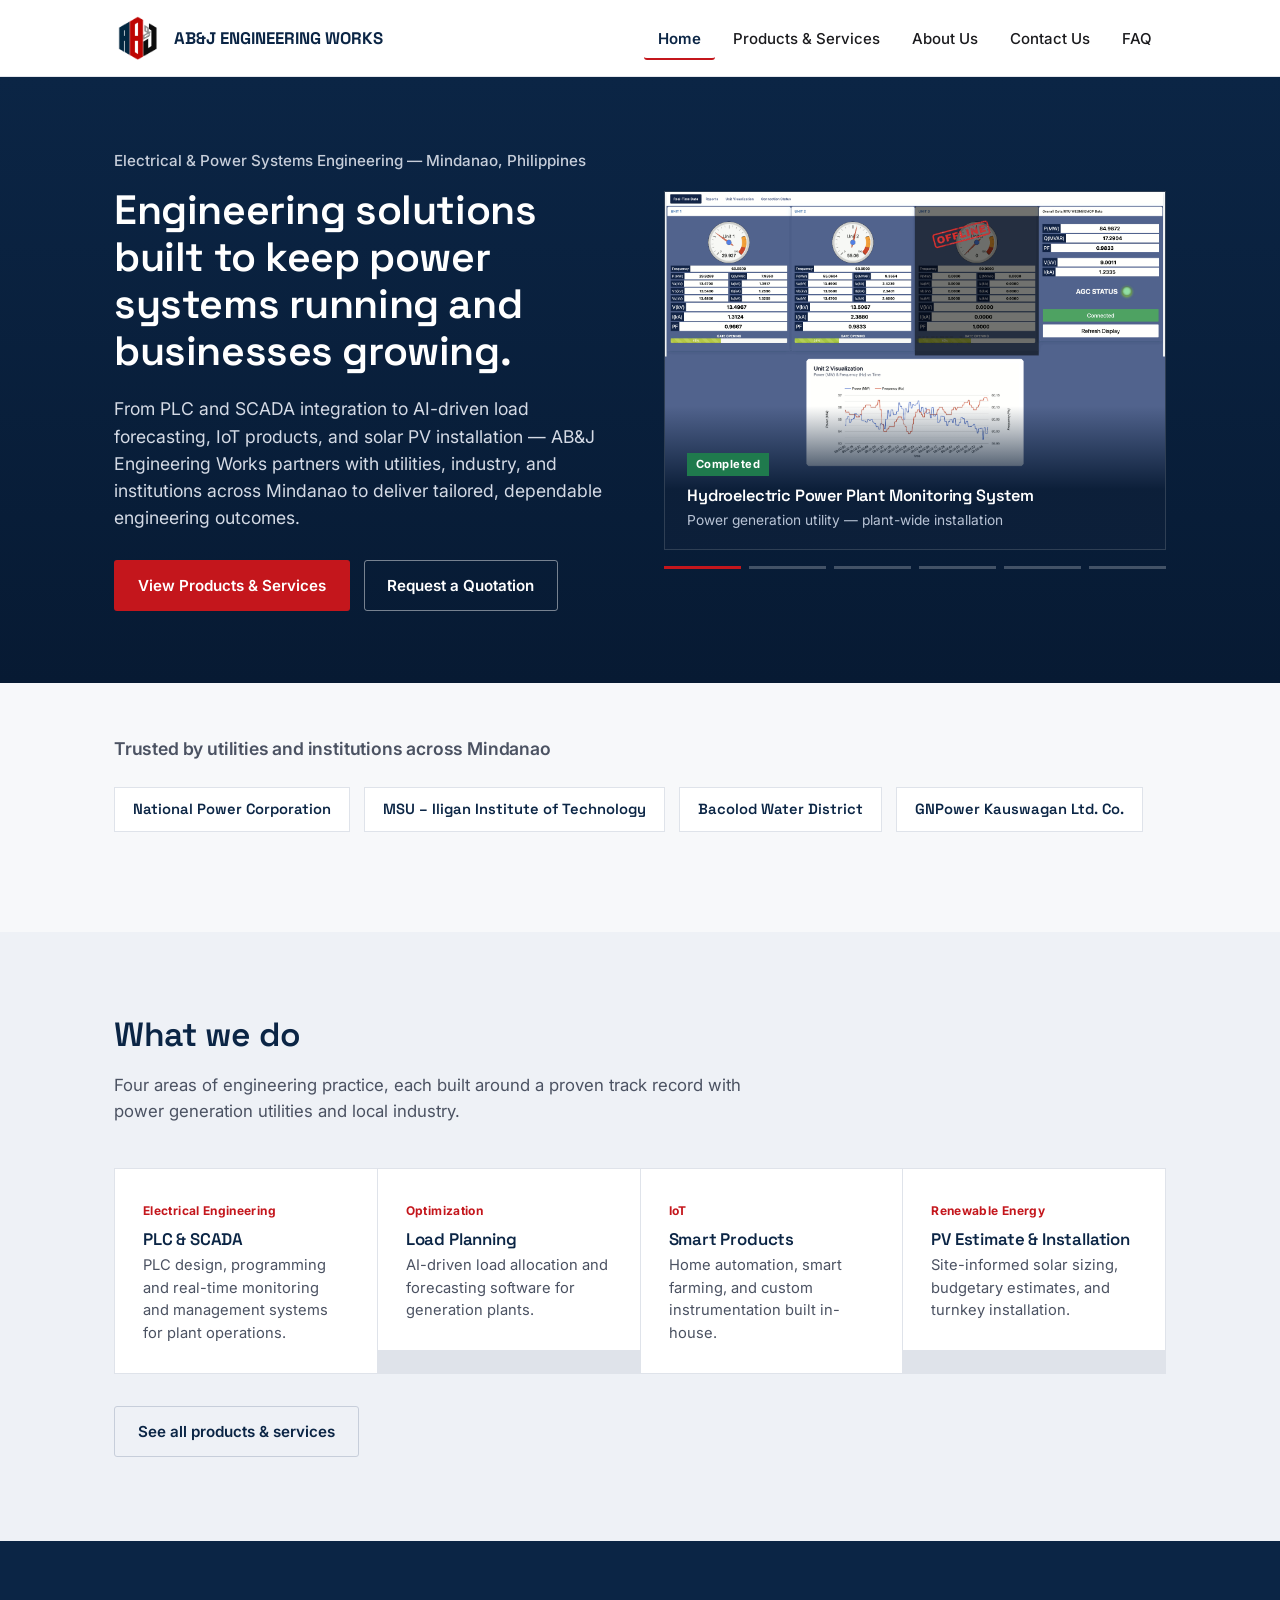
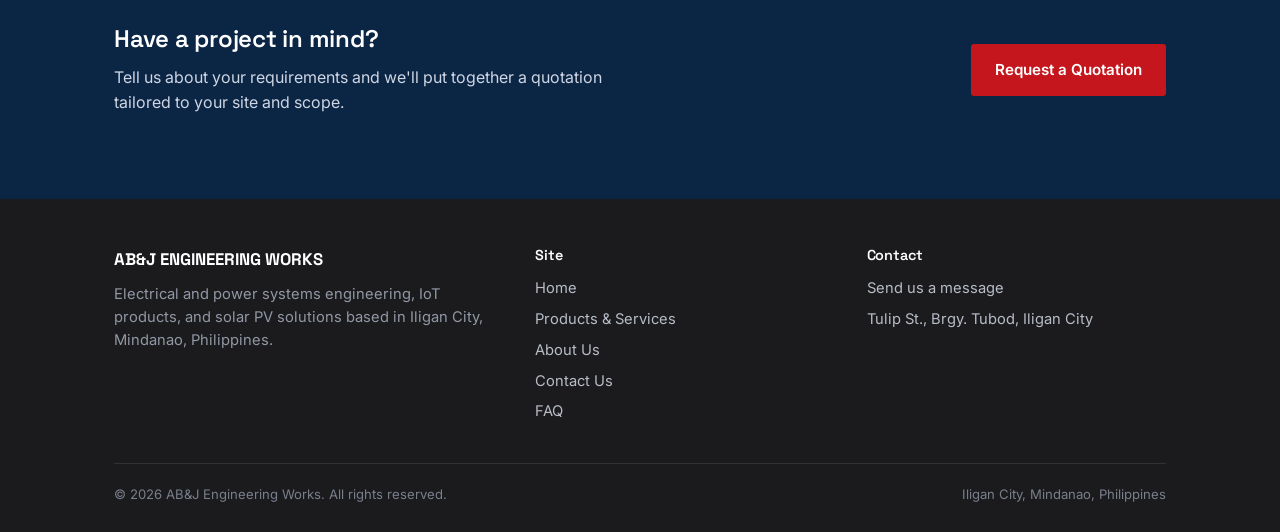
==== index.html @ 505abd46 "Take phone and email off the pages, and drop the CAPTCHA Removes both numbers and the address from t" ====
<!doctype html>
<html lang="en">
<head>
<meta charset="utf-8">
<meta name="viewport" content="width=device-width, initial-scale=1">
<title>AB&amp;J Engineering Works &mdash; Power Systems, Automation &amp; Solar Solutions</title>
<meta name="description" content="AB&amp;J Engineering Works: PLC &amp; SCADA, load planning and optimization, IoT smart products, and PV estimate and installation for industry partners in Mindanao, Philippines.">
<link rel="icon" href="assets/logo.png">
<link rel="preconnect" href="https://fonts.googleapis.com">
<link rel="preconnect" href="https://fonts.gstatic.com" crossorigin>
<link href="https://fonts.googleapis.com/css2?family=Space+Grotesk:wght@500;600;700&family=Inter:wght@400;500;600;700&display=swap" rel="stylesheet">
<link rel="stylesheet" href="assets/style.css">
</head>
<body>

<header class="site-header">
  <div class="container">
    <a href="#home" class="brand" data-view="home" aria-label="AB&J Engineering Works, home">
      <img src="assets/logo.png" alt="AB&J Engineering Works logo">
      <span class="brand-name">AB&amp;J ENGINEERING WORKS</span>
    </a>
    <button class="nav-toggle" aria-label="Toggle navigation" aria-expanded="false">
      <span></span>
    </button>
    <nav class="main-nav" aria-label="Primary">
      <ul>
        <li><a href="#home" data-view="home" class="active">Home</a></li>
        <li><a href="#services" data-view="services">Products &amp; Services</a></li>
        <li><a href="#about" data-view="about">About Us</a></li>
        <li><a href="#contact" data-view="contact">Contact Us</a></li>
        <li><a href="#faq" data-view="faq">FAQ</a></li>
      </ul>
    </nav>
  </div>
</header>

<main>

  <!-- =========================== HOME =========================== -->
  <section id="view-home" class="view active">

    <div class="hero">
      <div class="container">
        <div>
          <p class="hero-kicker">Electrical &amp; Power Systems Engineering &mdash; Mindanao, Philippines</p>
          <h1>Engineering solutions built to keep power systems running and businesses growing.</h1>
          <p class="lead">From PLC and SCADA integration to AI-driven load forecasting, IoT products, and solar PV installation &mdash; AB&amp;J Engineering Works partners with utilities, industry, and institutions across Mindanao to deliver tailored, dependable engineering outcomes.</p>
          <div class="hero-actions">
            <a href="#services" data-view="services" class="btn btn-primary">View Products &amp; Services</a>
            <a href="#contact" data-view="contact" class="btn btn-outline-light">Request a Quotation</a>
          </div>
        </div>
        <!-- ===== Rotating project showcase =====
             To use a real photograph instead of the illustration on any slide,
             replace the <svg class="slide-art"> block with:
             <img class="slide-art" src="assets/projects/your-photo.jpg" alt="Description">
             The caption, controls, and rotation all keep working unchanged. -->
        <div class="hero-showcase">
          <div class="showcase-frame" id="showcase" aria-roledescription="carousel" aria-label="Featured projects">

            <div class="slide active" role="group" aria-roledescription="slide" aria-label="1 of 6: Hydroelectric plant monitoring system">
              <img class="slide-art" src="images/monitoring-dashboard.png" alt="Real-time generation monitoring dashboard: three generating units showing power, voltage, current and frequency, with a power and frequency trend chart below" width="1644" height="1174" decoding="async">
              <div class="slide-caption">
                <span class="status status-done">Completed</span>
                <h3>Hydroelectric Power Plant Monitoring System</h3>
                <p>Power generation utility &mdash; plant-wide installation</p>
              </div>
            </div>

            <div class="slide" role="group" aria-roledescription="slide" aria-label="2 of 6: High Speed Busbar Transfer Device">
              <img class="slide-art" src="images/hsbt-panel.jpg" alt="Control panel built for the busbar transfer scheme: Siemens S7-1500 PLC, 24 V supply and breakers on DIN rail, with interposing relays and numbered terminal blocks wired below" width="1680" height="1200" loading="lazy" decoding="async">
              <div class="slide-caption">
                <span class="status status-ongoing">Ongoing</span>
                <h3>High Speed Busbar Transfer Device (HSBT), 6kV</h3>
                <p>Thermal power generation plant &mdash; labor, materials and equipment</p>
              </div>
            </div>

            <div class="slide" role="group" aria-roledescription="slide" aria-label="3 of 6: Load forecasting and optimization software">
              <svg class="slide-art" viewBox="0 0 560 400" xmlns="http://www.w3.org/2000/svg" role="img" aria-label="Illustration of a load forecasting and optimization dashboard">
                <rect width="560" height="400" fill="#0b2545"/>
                <rect x="0" y="0" width="560" height="46" fill="#071a33"/>
                <g fill="#3f6ea8">
                  <rect x="24" y="19" width="80" height="8"/>
                  <rect x="118" y="19" width="46" height="8"/>
                </g>
                <circle cx="528" cy="23" r="6" fill="#c4161c"/>
                <g stroke="#1b3a63" stroke-width="1">
                  <path d="M56 100h460M56 160h460M56 220h460M56 280h460"/>
                </g>
                <path d="M56 78v262h460" stroke="#4a7ab0" stroke-width="2" fill="none"/>
                <g fill="#1d4472">
                  <rect x="86" y="230" width="30" height="110"/>
                  <rect x="146" y="196" width="30" height="144"/>
                  <rect x="206" y="212" width="30" height="128"/>
                  <rect x="266" y="164" width="30" height="176"/>
                  <rect x="326" y="186" width="30" height="154"/>
                  <rect x="386" y="140" width="30" height="200"/>
                  <rect x="446" y="176" width="30" height="164"/>
                </g>
                <path d="M101 244l60-30 60 16 60-46 60 22 60-38 60 32" stroke="#c4161c" stroke-width="3.5" fill="none" stroke-linejoin="round"/>
                <g fill="#ffffff">
                  <circle cx="101" cy="244" r="4.5"/>
                  <circle cx="161" cy="214" r="4.5"/>
                  <circle cx="221" cy="230" r="4.5"/>
                  <circle cx="281" cy="184" r="4.5"/>
                  <circle cx="341" cy="206" r="4.5"/>
                  <circle cx="401" cy="168" r="4.5"/>
                  <circle cx="461" cy="200" r="4.5"/>
                </g>
                <path d="M56 300q115-22 230-52t174-56" stroke="#5f8fc4" stroke-width="2" stroke-dasharray="7 6" fill="none"/>
              </svg>
              <div class="slide-caption">
                <span class="status status-done">Completed</span>
                <h3>Load Forecasting &amp; Optimization Software</h3>
                <p>Power generation utility &mdash; hydroelectric plants, built in MATLAB</p>
              </div>
            </div>

            <div class="slide" role="group" aria-roledescription="slide" aria-label="4 of 6: GSM-based power monitoring device">
              <svg class="slide-art" viewBox="0 0 560 400" xmlns="http://www.w3.org/2000/svg" role="img" aria-label="Illustration of a GSM based power monitoring device transmitting data">
                <rect width="560" height="400" fill="#0f2b4d"/>
                <g stroke="#1e4270" stroke-width="1">
                  <path d="M0 70h560M0 140h560M0 210h560M0 280h560M0 350h560"/>
                </g>
                <rect x="70" y="112" width="200" height="176" rx="4" fill="#16345e" stroke="#4a7ab0" stroke-width="2"/>
                <rect x="92" y="136" width="156" height="64" rx="2" fill="#061627"/>
                <text x="106" y="180" fill="#2ecc71" font-family="monospace" font-size="30">230.4V</text>
                <g fill="#3f6ea8">
                  <rect x="92" y="218" width="44" height="44" rx="2"/>
                  <rect x="148" y="218" width="44" height="44" rx="2"/>
                  <rect x="204" y="218" width="44" height="44" rx="2"/>
                </g>
                <circle cx="114" cy="240" r="8" fill="#c4161c"/>
                <g stroke="#7e93b4" stroke-width="3" fill="none">
                  <path d="M170 112V74"/>
                </g>
                <circle cx="170" cy="70" r="6" fill="#c4161c"/>
                <g stroke="#c4161c" stroke-width="2.5" fill="none" opacity="0.85">
                  <path d="M196 56a40 40 0 0 1 0 28"/>
                  <path d="M216 44a66 66 0 0 1 0 52"/>
                  <path d="M144 56a40 40 0 0 0 0 28"/>
                  <path d="M124 44a66 66 0 0 0 0 52"/>
                </g>
                <rect x="350" y="150" width="140" height="100" rx="4" fill="#061627" stroke="#4a7ab0" stroke-width="2"/>
                <g fill="#3f6ea8">
                  <rect x="368" y="170" width="70" height="6"/>
                  <rect x="368" y="186" width="46" height="6"/>
                  <rect x="368" y="202" width="58" height="6"/>
                </g>
                <path d="M368 232l24-18 22 12 26-26" stroke="#c4161c" stroke-width="2.5" fill="none"/>
                <path d="M420 262v34h-60" stroke="#4a7ab0" stroke-width="2" fill="none" stroke-dasharray="6 5"/>
                <g fill="#7e93b4">
                  <rect x="300" y="196" width="26" height="4"/>
                  <rect x="300" y="208" width="26" height="4"/>
                </g>
              </svg>
              <div class="slide-caption">
                <span class="status status-done">Completed</span>
                <h3>GSM-based Power Monitoring Device</h3>
                <p>Water utility &mdash; remote power monitoring</p>
              </div>
            </div>
            <div class="slide" role="group" aria-roledescription="slide" aria-label="5 of 6: EffiCool aircon energy management system">
              <img class="slide-art" src="images/efficool-device.jpg" alt="The EffiCool device mounted on a running split-type air-conditioner, alongside a close-up of its enclosure showing the temperature sensor and infrared window" width="1680" height="1200" loading="lazy" decoding="async">
              <div class="slide-caption">
                <span class="status status-done">Completed</span>
                <h3>EffiCool &mdash; Aircon Energy Management System</h3>
                <p>In-house product &mdash; field-validated, patent application pending</p>
              </div>
            </div>
            <div class="slide" role="group" aria-roledescription="slide" aria-label="6 of 6: HVDC transformerless power supply for tethered UAV">
              <img class="slide-art" src="images/uav-power-supply.jpg" alt="Assembled transformerless power supply board on a workbench, showing the encapsulated converter module, filter capacitor, and terminal blocks" width="1680" height="1200" loading="lazy" decoding="async">
              <div class="slide-caption">
                <span class="status status-done">Completed</span>
                <h3>HVDC Transformerless Power Supply, 1200 W</h3>
                <p>Tethered UAV application &mdash; 240 VAC to 380 VDC</p>
              </div>
            </div>

            <button class="showcase-arrow prev" id="showcase-prev" aria-label="Previous project">
              <svg viewBox="0 0 24 24" aria-hidden="true"><path d="M15 5l-7 7 7 7"/></svg>
            </button>
            <button class="showcase-arrow next" id="showcase-next" aria-label="Next project">
              <svg viewBox="0 0 24 24" aria-hidden="true"><path d="M9 5l7 7-7 7"/></svg>
            </button>
          </div>

          <div class="showcase-dots" id="showcase-dots" role="tablist" aria-label="Choose project"></div>
        </div>
      </div>
    </div>

    <div class="section section-tight">
      <div class="container">
        <div class="section-head" style="margin-bottom:28px;">
          <h2 style="font-size:1.1rem; color:#4b5262; font-family:var(--font-body); font-weight:600;">Trusted by utilities and institutions across Mindanao</h2>
        </div>
        <div class="client-row">
          <span class="client-chip">National Power Corporation</span>
          <span class="client-chip">MSU &ndash; Iligan Institute of Technology</span>
          <span class="client-chip">Bacolod Water District</span>
          <span class="client-chip">GNPower Kauswagan Ltd. Co.</span>
        </div>
      </div>
    </div>

    <div class="section section-alt">
      <div class="container">
        <div class="section-head">
          <h2>What we do</h2>
          <p>Four areas of engineering practice, each built around a proven track record with power generation utilities and local industry.</p>
        </div>
        <div class="about-grid" style="grid-template-columns: repeat(4,1fr); gap:1px; background:#dfe3ea; border:1px solid #dfe3ea;">
          <div class="project-card">
            <span class="tag">Electrical Engineering</span>
            <h4>PLC &amp; SCADA</h4>
            <p style="font-size:0.92rem;">PLC design, programming and real-time monitoring and management systems for plant operations.</p>
          </div>
          <div class="project-card">
            <span class="tag">Optimization</span>
            <h4>Load Planning</h4>
            <p style="font-size:0.92rem;">AI-driven load allocation and forecasting software for generation plants.</p>
          </div>
          <div class="project-card">
            <span class="tag">IoT</span>
            <h4>Smart Products</h4>
            <p style="font-size:0.92rem;">Home automation, smart farming, and custom instrumentation built in-house.</p>
          </div>
          <div class="project-card">
            <span class="tag">Renewable Energy</span>
            <h4>PV Estimate &amp; Installation</h4>
            <p style="font-size:0.92rem;">Site-informed solar sizing, budgetary estimates, and turnkey installation.</p>
          </div>
        </div>
        <div style="margin-top:32px;">
          <a href="#services" data-view="services" class="btn btn-outline">See all products &amp; services</a>
        </div>
      </div>
    </div>

    <div class="section section-dark">
      <div class="container" style="display:flex; align-items:center; justify-content:space-between; flex-wrap:wrap; gap:24px;">
        <div style="max-width:520px;">
          <h2>Have a project in mind?</h2>
          <p>Tell us about your requirements and we'll put together a quotation tailored to your site and scope.</p>
        </div>
        <a href="#contact" data-view="contact" class="btn btn-primary">Request a Quotation</a>
      </div>
    </div>

  </section>

  <!-- =========================== PRODUCTS & SERVICES =========================== -->
  <section id="view-services" class="view">

    <div class="pv-hero" style="padding:48px 0;">
      <div class="container">
        <h1 style="font-size:clamp(1.7rem,3vw,2.3rem);">Products &amp; Services</h1>
        <p class="lead">Integrated engineering solutions aimed at maximizing product usability and customization for every client &mdash; from control systems to renewable energy.</p>
      </div>
    </div>

    <div class="section">
      <div class="container">

        <h3 style="font-size:1rem; text-transform:none; color:var(--red); font-family:var(--font-body); font-weight:700; margin-bottom:4px;">Electrical Engineering Services</h3>
        <p style="color:#4b5262; margin-bottom:8px;">Control and monitoring systems engineered for continuous plant operations.</p>

        <div class="service-block">
          <div class="service-icon">
            <svg viewBox="0 0 24 24"><path d="M13 3 6 13h5l-1 8 8-11h-5l1-7z"/></svg>
          </div>
          <div class="service-body">
            <h3>PLC Design, Programming, and Implementation</h3>
            <p>Custom programmable logic controller systems designed, programmed, and commissioned for industrial and utility applications.</p>
          </div>
          <div class="service-actions">
            <a href="#contact" data-view="contact" data-quote="plc-scada" class="btn btn-quote">Request a quotation</a>
          </div>
        </div>

        <div class="service-block">
          <div class="service-icon">
            <svg viewBox="0 0 24 24"><circle cx="12" cy="13" r="7"/><path d="M12 13 16 9M12 6v1.2M17.5 13h1.3M5.2 13h1.3"/></svg>
          </div>
          <div class="service-body">
            <h3>Real-time Data Monitoring and Management System (SCADA)</h3>
            <p>Supervisory control and data acquisition systems that give operators live visibility into plant and equipment status.</p>
          </div>
          <div class="service-actions">
            <a href="#contact" data-view="contact" data-quote="monitoring" class="btn btn-quote">Request a quotation</a>
          </div>
        </div>

        <h3 style="font-size:1rem; color:var(--red); font-family:var(--font-body); font-weight:700; margin:44px 0 4px;">Load Planning and Maintenance</h3>
        <p style="color:#4b5262; margin-bottom:8px;">Optimization software that helps generation plants plan, forecast, and allocate load with precision.</p>

        <div class="service-block">
          <div class="service-icon">
            <svg viewBox="0 0 24 24"><path d="M4 19V13M9.3 19V9M14.6 19V5M19.9 19V11"/></svg>
          </div>
          <div class="service-body">
            <h3>Load Allocation, Forecasting &amp; Optimization</h3>
            <p>Generation plants' load allocation optimization and forecasting software, developed with leading optimization techniques and artificial intelligence (AI).</p>
          </div>
          <div class="service-actions">
            <a href="#contact" data-view="contact" data-quote="load-planning" class="btn btn-quote">Request a quotation</a>
          </div>
        </div>

        <h3 style="font-size:1rem; color:var(--red); font-family:var(--font-body); font-weight:700; margin:44px 0 4px;">Smart Products and Services</h3>
        <p style="color:#4b5262; margin-bottom:8px;">Design and fabrication of products using the Internet of Things (IoT).</p>

        <div class="service-block">
          <div class="service-icon">
            <svg viewBox="0 0 24 24"><rect x="3" y="4.5" width="18" height="7" rx="1.5"/><path d="M6.5 8.5h11"/><path d="M6 15.5q1.7-1.7 3.4 0t3.4 0"/><path d="M6 19q1.7-1.7 3.4 0t3.4 0"/><path d="M18 15v4.5M15.8 17.2h4.4"/></svg>
          </div>
          <div class="service-body">
            <h3>EffiCool &mdash; Aircon Energy Management System</h3>
            <span class="service-note">Patent application pending</span>
            <p>A clip-on device and supervisory intelligence that turn ordinary remote-controlled split-type air-conditioners into peak-shaving assets &mdash; with no rewiring, no thermostat replacement, and no modification to the unit. The device speaks the aircon's own infrared protocol and installs in minutes; the software chooses the best setpoint for every unit at every interval, weighing energy, peak-hour prices, comfort, and weather.</p>
            <p>Field-validated on live air-conditioners under real tropical conditions and Philippine market prices: up to <strong>10.25% daily energy saved</strong>, <strong>14.11% peak-hour energy cut</strong>, and <strong>9.52% lower daily operating cost</strong> in Adaptive mode, with every dispatched command delivered and confirmed. Three selectable modes &mdash; Comfort, Schedule, and Adaptive &mdash; plus a live dashboard for fleet power, setpoints, and device health. Available now for facility deployment.</p>
          </div>
          <div class="service-actions">
            <a href="#contact" data-view="contact" data-quote="efficool" class="btn btn-quote">Request a quotation</a>
          </div>
        </div>

        <div class="service-block">
          <div class="service-icon">
            <svg viewBox="0 0 24 24"><path d="M4 12 12 5l8 7"/><path d="M6 11v8h12v-8"/><path d="M9.5 19v-5h5v5"/></svg>
          </div>
          <div class="service-body">
            <h3>SMART Systems and Home Automation</h3>
            <p>Connected control systems for lighting, appliances, and access &mdash; monitored and managed from a single interface.</p>
          </div>
          <div class="service-actions">
            <a href="#contact" data-view="contact" data-quote="smart-systems" class="btn btn-quote">Request a quotation</a>
          </div>
        </div>

        <div class="service-block">
          <div class="service-icon">
            <svg viewBox="0 0 24 24"><path d="M12 3c-4.5 1-7.5 4.7-7.5 9.3 0 2.8 1.9 4.7 4.6 4.7 4.6 0 7.6-3.7 8.4-9.3.2-1.6-.6-3.2-1.5-4.7"/><path d="M9 18c.9-3.7 3.6-6.6 7.3-8.3"/></svg>
          </div>
          <div class="service-body">
            <h3>SMART Farming (Hydroponics)</h3>
            <p>Sensor-driven hydroponic systems that monitor and automate nutrient delivery, lighting, and growing conditions.</p>
          </div>
          <div class="service-actions">
            <a href="#contact" data-view="contact" data-quote="smart-farming" class="btn btn-quote">Request a quotation</a>
          </div>
        </div>

        <div class="service-block">
          <div class="service-icon">
            <svg viewBox="0 0 24 24"><path d="M6.5 4v7.2a5.5 5.5 0 0 0 11 0V4"/><path d="M6.5 4h3.6M13.9 4h3.6"/></svg>
          </div>
          <div class="service-body">
            <h3>Metal Susceptibility Apparatus</h3>
            <p>Purpose-built instrumentation for measuring and testing metal susceptibility in research and quality-control settings.</p>
          </div>
          <div class="service-actions">
            <a href="#contact" data-view="contact" data-quote="metal-susceptibility" class="btn btn-quote">Request a quotation</a>
          </div>
        </div>

        <div class="service-block">
          <div class="service-icon">
            <svg viewBox="0 0 24 24"><path d="M9.5 3h5M10.3 3v5.3l-4.6 8.3A2 2 0 0 0 7.4 19.5h9.2a2 2 0 0 0 1.7-2.9l-4.6-8.3V3"/><path d="M7.6 14.5h8.8"/></svg>
          </div>
          <div class="service-body">
            <h3>Chemical and Magnetic Stirrer</h3>
            <p>Laboratory-grade stirring apparatus fabricated for consistent mixing in chemical and materials applications.</p>
          </div>
          <div class="service-actions">
            <a href="#contact" data-view="contact" data-quote="stirrer" class="btn btn-quote">Request a quotation</a>
          </div>
        </div>

        <div class="service-block">
          <div class="service-icon">
            <svg viewBox="0 0 24 24"><rect x="3" y="7" width="18" height="11" rx="1.5"/><circle cx="9" cy="13.5" r="2.2"/><circle cx="15" cy="13.5" r="2.2"/><path d="M6 7V5.5h12V7"/></svg>
          </div>
          <div class="service-body">
            <h3>Laboratory Scale Glove Box for Wet Laboratories</h3>
            <p>Sealed benchtop enclosure with integrated glove ports, built for wet-laboratory work. Reagents, solvents, and samples are handled inside a contained workspace that keeps fumes and splashes away from the operator while keeping the work in full view. Fabricated in-house and sized to the bench space and access requirements of the laboratory.</p>
          </div>
          <div class="service-actions">
            <a href="#contact" data-view="contact" data-quote="glove-box" class="btn btn-quote">Request a quotation</a>
          </div>
        </div>

        <div class="service-block">
          <div class="service-icon">
            <svg viewBox="0 0 24 24"><circle cx="12" cy="12" r="2.3"/><path d="M12 9.7 6.3 6M12 9.7l5.7-3.7M12 14.3 6.3 18M12 14.3l5.7 3.7"/><circle cx="6.3" cy="6" r="1.6"/><circle cx="17.7" cy="6" r="1.6"/><circle cx="6.3" cy="18" r="1.6"/><circle cx="17.7" cy="18" r="1.6"/></svg>
          </div>
          <div class="service-body">
            <h3>Transformerless Power Supply for Tethered UAV Applications</h3>
            <p>Compact, efficient power delivery systems designed for tethered drones requiring continuous ground-fed power.</p>
          </div>
          <div class="service-actions">
            <a href="#contact" data-view="contact" data-quote="uav-power" class="btn btn-quote">Request a quotation</a>
          </div>
        </div>

        <div class="pv-highlight">
          <div>
            <h3>PV Estimate and Installation</h3>
            <p>Get an indicative system size, budgetary cost range, and expected energy yield for a grid-tied or hybrid solar installation &mdash; then request a formal quotation.</p>
          </div>
          <div class="btn-actions">
            <a href="pv-estimate.html" class="btn btn-outline-light">Open PV Estimate Tool</a>
            <a href="#contact" data-view="contact" data-quote="pv-estimate" class="btn btn-primary">Request a quotation</a>
          </div>
        </div>

      </div>
    </div>
  </section>

  <!-- =========================== ABOUT US =========================== -->
  <section id="view-about" class="view">

    <div class="pv-hero" style="padding:48px 0;">
      <div class="container">
        <h1 style="font-size:clamp(1.7rem,3vw,2.3rem);">About Us</h1>
        <p class="lead">A newly established engineering company built on experience &mdash; connecting local industry with dependable, tailored technology.</p>
      </div>
    </div>

    <div class="section">
      <div class="container">
        <div class="about-grid">
          <div>
            <h2>About the company</h2>
            <p>AB&amp;J Engineering Works is a newly established company in Mindanao, Philippines.</p>
            <p>The company aims to connect with local industry partners and provide top-of-the-line technologies.</p>
            <p>We specialize in providing engineering services aimed at maximizing product usability and customization for our clients. Our integrated engineering solutions ensure that we deliver optimal and tailored outcomes.</p>

            <div class="fact-list">
              <div class="fact">
                <span class="dot"></span>
                <div><strong>Based in Iligan City</strong><span>Tulip St., Brgy. Tubod, Iligan City, Mindanao, Philippines</span></div>
              </div>
              <div class="fact">
                <span class="dot"></span>
                <div><strong>Multidisciplinary team</strong><span>Electrical engineers leading a well-rounded team with data science, computer science, and power systems expertise</span></div>
              </div>
              <div class="fact">
                <span class="dot"></span>
                <div><strong>Proven with power utilities</strong><span>Delivered projects for power generation utilities, a thermal power generation plant, a water utility, and an academic institution</span></div>
              </div>
            </div>
          </div>

          <div class="why-panel">
            <h3>Why us?</h3>
            <p>With a strong foundation of experienced electrical engineers leading the team, along with a proven track record of delivering quality projects and satisfied clients, we are confident in our ability to meet and exceed expectations.</p>
            <p>Additionally, having locally available skilled personnel in data science, computer science, and power systems engineering ensures that we can provide comprehensive solutions tailored to our clients' specific needs.</p>
            <p style="font-weight:600; color:#fff;">Your company is in capable hands with our well-rounded team.</p>
          </div>
        </div>
      </div>
    </div>

    <div class="section section-alt">
      <div class="container">
        <div class="section-head">
          <h2>Completed projects</h2>
          <p>A track record with power utilities and institutions across Mindanao.</p>
        </div>
        <div class="project-grid">
          <div class="project-card">
            <span class="tag">Power generation utility</span>
            <h4>Hydroelectric Power Plants</h4>
            <ul>
              <li>Expansion of workstation of OPD personnel</li>
              <li>Supply and installation of operation display and monitoring system</li>
              <li>Development of forecasting and optimization software using MATLAB</li>
              <li>Load forecasting and optimization software customization for hydroelectric power plants</li>
            </ul>
          </div>
          <div class="project-card">
            <span class="tag">Water utility</span>
            <h4>GSM-based Power Monitoring Device</h4>
            <ul>
              <li>Remote power monitoring via GSM connectivity</li>
            </ul>
          </div>
          <div class="project-card">
            <span class="tag">Academic institution</span>
            <h4>ICT &amp; Transformer Load Monitoring</h4>
            <ul>
              <li>Supply and delivery of ICT equipment</li>
              <li>Transformer load monitoring</li>
            </ul>
          </div>
          <div class="project-card">
            <span class="tag">In-house fabrication</span>
            <h4>Laboratory Scale Glove Box for Wet Laboratories</h4>
            <ul>
              <li>Sealed enclosure with integrated glove ports</li>
              <li>Contained handling of reagents, solvents, and samples in wet-laboratory work</li>
            </ul>
          </div>
          <div class="project-card">
            <span class="tag">Power generation utility</span>
            <h4>Hydroelectric Power House Datalogger</h4>
            <ul>
              <li>Real-time acquisition of powerhouse generating-unit data over Modbus and serial links</li>
              <li>Live web dashboard for unit status, generation trends, and gate-opening monitoring</li>
              <li>Automated daily generation, daily operation, and monthly operation report generation</li>
              <li>Centralized database with historical archiving and CSV export for operations reporting</li>
            </ul>
          </div>
          <div class="project-card">
            <span class="tag">Ongoing</span>
            <h4>High Speed Busbar Transfer Device (HSBT), 6kV</h4>
            <ul>
              <li>Supply of labor, materials, tools, and equipment for a High Speed Busbar Transfer Device (HSBT) on a 6kV communal bus, for a thermal power generation plant</li>
            </ul>
          </div>
        </div>
      </div>
    </div>

  </section>

  <!-- =========================== CONTACT US =========================== -->
  <section id="view-contact" class="view">

    <div class="pv-hero" style="padding:48px 0;">
      <div class="container">
        <h1 style="font-size:clamp(1.7rem,3vw,2.3rem);">Contact Us</h1>
        <p class="lead">Tell us about your project and we'll follow up with a tailored quotation.</p>
      </div>
    </div>

    <div class="section">
      <div class="container">
        <div class="contact-grid">
          <div class="contact-info">
            <h3>Enquiries</h3>
            <p>Send us a message using the form and we will get back to you, usually within one business day.</p>

            <h3>Address</h3>
            <p>Tulip St., Brgy. Tubod,<br>Iligan City, Philippines</p>

            <h3>Office hours</h3>
            <p>Monday &ndash; Friday, 8:00 AM &ndash; 5:00 PM</p>
          </div>

          <form id="contact-form" novalidate>
            <div class="form-row">
              <div class="field">
                <label for="name">Full name</label>
                <input type="text" id="name" name="name" required>
              </div>
              <div class="field">
                <label for="email">Email address</label>
                <input type="email" id="email" name="email" required>
              </div>
            </div>
            <div class="form-row">
              <div class="field">
                <label for="phone">Phone number</label>
                <input type="tel" id="phone" name="phone">
              </div>
              <div class="field">
                <label for="subject">What do you need a quotation for?</label>
                <select id="subject" name="subject">
                  <option value="general">General Inquiry</option>
                  <option value="plc-scada">PLC Design, Programming, and Implementation</option>
                  <option value="monitoring">Real-time Data Monitoring and Management System (SCADA)</option>
                  <option value="load-planning">Load Planning, Forecasting and Optimization</option>
                  <option value="efficool">EffiCool Aircon Energy Management System</option>
                  <option value="smart-systems">SMART Systems and Home Automation</option>
                  <option value="smart-farming">SMART Farming (Hydroponics)</option>
                  <option value="metal-susceptibility">Metal Susceptibility Apparatus</option>
                  <option value="stirrer">Chemical and Magnetic Stirrer</option>
                  <option value="glove-box">Laboratory Scale Glove Box for Wet Laboratories</option>
                  <option value="uav-power">Transformerless Power Supply for Tethered UAV Applications</option>
                  <option value="pv-estimate">PV Estimate and Installation</option>
                  <option value="other">Other</option>
                </select>
              </div>
            </div>
            <div class="field">
              <label for="message">Project details</label>
              <textarea id="message" name="message" placeholder="Site location, scope, timeline, or anything else we should know."></textarea>
            </div>
            <div class="hp-field" aria-hidden="true">
              <label for="company-website">Company website</label>
              <input type="text" id="company-website" name="company-website" tabindex="-1" autocomplete="off">
            </div>
            <button type="submit" class="btn btn-primary btn-block">Send message</button>
            <p id="contact-status" role="status"></p>
            <p class="form-note">We reply to enquiries usually within one business day.</p>
          </form>
        </div>
      </div>
    </div>
  </section>

  <!-- =========================== FAQ =========================== -->
  <section id="view-faq" class="view">

    <div class="pv-hero" style="padding:48px 0;">
      <div class="container">
        <h1 style="font-size:clamp(1.7rem,3vw,2.3rem);">Frequently Asked Questions</h1>
        <p class="lead">Answers to what clients most often ask before starting a project.</p>
      </div>
    </div>

    <div class="section">
      <div class="container" style="max-width:820px;">

        <details class="faq-item" open>
          <summary>What services does AB&amp;J Engineering Works offer?</summary>
          <p>We provide electrical engineering services (PLC design, programming, and SCADA), load planning and optimization software for generation plants, IoT-based smart products, and PV estimate and installation for solar projects. See our full <a href="#services" data-view="services">Products &amp; Services</a> page for details.</p>
        </details>

        <details class="faq-item">
          <summary>Where is AB&amp;J Engineering Works located, and what areas do you serve?</summary>
          <p>We're based at Tulip St., Brgy. Tubod, Iligan City, and we work with utilities, institutions, and industry partners across Mindanao. Projects outside the region can be discussed on a case-by-case basis &mdash; get in touch through our <a href="#contact" data-view="contact">Contact Us</a> page.</p>
        </details>

        <details class="faq-item">
          <summary>How do I request a quotation?</summary>
          <p>Every service on our Products &amp; Services page has a "Request a quotation" button that takes you to our contact form with that service pre-selected. You can also reach us directly by phone or email &mdash; details are on the <a href="#contact" data-view="contact">Contact Us</a> page.</p>
        </details>

        <details class="faq-item">
          <summary>What is the typical process for a PV installation project?</summary>
          <p>We start with a site assessment and load study, move into system design and sizing, issue a formal proposal and quotation, then handle permitting support, installation, and testing and commissioning. Full details and an indicative cost calculator are on our <a href="pv-estimate.html">PV Estimate and Installation</a> page.</p>
        </details>

        <details class="faq-item">
          <summary>Does AB&amp;J assist with net-metering applications?</summary>
          <p>Yes. For grid-tied systems, we assist clients with the documentation and utility coordination needed for net-metering applications as part of the installation process.</p>
        </details>

        <details class="faq-item">
          <summary>What warranties come with a PV installation?</summary>
          <p>Typical coverage includes a manufacturer's panel performance warranty, an inverter warranty, and a workmanship warranty from AB&amp;J. Exact terms depend on the equipment specified for your project &mdash; see the PV Estimate and Installation page for standard ranges.</p>
        </details>

        <details class="faq-item">
          <summary>How long does a typical project take?</summary>
          <p>Timelines vary with scope &mdash; a small PV installation may take a few weeks from proposal to commissioning, while monitoring and control system projects for utilities are scheduled around plant outage windows. We'll confirm a timeline once we understand your project.</p>
        </details>

        <details class="faq-item">
          <summary>Do you work with government and institutional clients?</summary>
          <p>Yes. We have completed and ongoing projects with government-owned power generation utilities, a thermal power generation plant, a water district, and a state academic institution.</p>
        </details>

      </div>
    </div>
  </section>

</main>

<footer class="site-footer">
  <div class="container">
    <div class="footer-grid">
      <div class="footer-brand">
        <span class="brand-name">AB&amp;J ENGINEERING WORKS</span>
        <p>Electrical and power systems engineering, IoT products, and solar PV solutions based in Iligan City, Mindanao, Philippines.</p>
      </div>
      <div>
        <h4>Site</h4>
        <ul>
          <li><a href="#home" data-view="home">Home</a></li>
          <li><a href="#services" data-view="services">Products &amp; Services</a></li>
          <li><a href="#about" data-view="about">About Us</a></li>
          <li><a href="#contact" data-view="contact">Contact Us</a></li>
          <li><a href="#faq" data-view="faq">FAQ</a></li>
        </ul>
      </div>
      <div>
        <h4>Contact</h4>
        <ul>
          <li><a href="#contact" data-view="contact">Send us a message</a></li>
          <li>Tulip St., Brgy. Tubod, Iligan City</li>
        </ul>
      </div>
    </div>
    <div class="footer-bottom">
      <span>&copy; 2026 AB&amp;J Engineering Works. All rights reserved.</span>
      <span>Iligan City, Mindanao, Philippines</span>
    </div>
  </div>
</footer>

<script src="assets/script.js"></script>
</body>
</html>
---- assets/style.css ----
/* =========================================================
   AB&J Engineering Works — Design System
   Palette drawn directly from the company mark:
   navy / engineering red / charcoal / steel gray
   ========================================================= */

:root{
  --navy: #0b2545;
  --navy-deep: #071a33;
  --red: #c4161c;
  --red-deep: #9c0f14;
  --charcoal: #1b1b1e;
  --steel: #8a94a6;
  --steel-light: #c7ceda;
  --paper: #f7f8fa;
  --panel-tint: #eef1f6;
  --white: #ffffff;

  --font-head: "Space Grotesk", "Segoe UI", system-ui, sans-serif;
  --font-body: "Inter", "Segoe UI", system-ui, sans-serif;

  --maxw: 1180px;
  --edge: clamp(20px, 5vw, 64px);

  --radius-sm: 3px;
  --radius-md: 5px;
}

*, *::before, *::after{ box-sizing: border-box; }

html{ scroll-behavior: smooth; }

@media (prefers-reduced-motion: reduce){
  html{ scroll-behavior: auto; }
  *{ animation-duration: 0.01ms !important; transition-duration: 0.01ms !important; }
}

body{
  margin: 0;
  font-family: var(--font-body);
  color: var(--charcoal);
  background: var(--paper);
  line-height: 1.55;
  -webkit-font-smoothing: antialiased;
}

h1, h2, h3, h4{
  font-family: var(--font-head);
  color: var(--navy);
  margin: 0 0 0.5em;
  line-height: 1.15;
  font-weight: 600;
  letter-spacing: -0.01em;
}

p{ margin: 0 0 1em; max-width: 62ch; }
p:last-child{ margin-bottom: 0; }

a{ color: var(--red); text-decoration: none; }
a:hover{ text-decoration: underline; }

ul{ margin: 0; padding: 0; list-style: none; }

img{ max-width: 100%; display: block; }

:focus-visible{
  outline: 3px solid var(--red);
  outline-offset: 2px;
}

.container{
  max-width: var(--maxw);
  margin: 0 auto;
  padding: 0 var(--edge);
}

.visually-hidden{
  position: absolute; width: 1px; height: 1px;
  padding: 0; margin: -1px; overflow: hidden;
  clip: rect(0,0,0,0); white-space: nowrap; border: 0;
}

/* ---------------------------------------------------------
   Buttons
   --------------------------------------------------------- */
.btn{
  display: inline-flex;
  align-items: center;
  gap: 0.5em;
  font-family: var(--font-body);
  font-weight: 600;
  font-size: 0.95rem;
  padding: 0.85em 1.5em;
  border-radius: var(--radius-sm);
  border: 1.5px solid transparent;
  cursor: pointer;
  text-decoration: none !important;
  transition: background-color 160ms ease, color 160ms ease, border-color 160ms ease, transform 120ms ease;
}
.btn:active{ transform: translateY(1px); }

.btn-primary{
  background: var(--red);
  color: var(--white);
}
.btn-primary:hover{ background: var(--red-deep); }

.btn-outline{
  background: transparent;
  color: var(--navy);
  border-color: var(--steel-light);
}
.btn-outline:hover{ border-color: var(--navy); background: var(--panel-tint); }

.btn-outline-light{
  background: transparent;
  color: var(--white);
  border-color: rgba(255,255,255,0.45);
}
.btn-outline-light:hover{ border-color: var(--white); background: rgba(255,255,255,0.08); }

.btn-quote{
  background: transparent;
  color: var(--red);
  border-color: var(--red);
  font-size: 0.85rem;
  padding: 0.6em 1.15em;
}
.btn-quote:hover{ background: var(--red); color: var(--white); }

.btn-block{ width: 100%; justify-content: center; }

/* ---------------------------------------------------------
   Header / Navigation
   --------------------------------------------------------- */
.site-header{
  position: sticky;
  top: 0;
  z-index: 100;
  background: var(--white);
  border-bottom: 1px solid #e3e6ec;
}

.site-header .container{
  display: flex;
  align-items: center;
  justify-content: space-between;
  height: 76px;
  gap: 24px;
}

.brand{
  display: flex;
  align-items: center;
  gap: 12px;
  color: var(--navy);
}
.brand img{ height: 44px; width: auto; }
.brand-name{
  font-family: var(--font-head);
  font-weight: 700;
  font-size: 1.05rem;
  line-height: 1.2;
  color: var(--navy);
}

.main-nav ul{
  display: flex;
  gap: 4px;
}
.main-nav a{
  color: var(--charcoal);
  font-weight: 500;
  font-size: 0.94rem;
  padding: 10px 14px;
  border-radius: var(--radius-sm);
  text-decoration: none;
  border-bottom: 2px solid transparent;
}
.main-nav a:hover{ color: var(--navy); }
.main-nav a.active{
  color: var(--navy);
  border-bottom-color: var(--red);
  font-weight: 600;
}

.nav-toggle{
  display: none;
  background: none;
  border: 1.5px solid var(--steel-light);
  border-radius: var(--radius-sm);
  width: 42px;
  height: 42px;
  cursor: pointer;
  align-items: center;
  justify-content: center;
}
.nav-toggle span, .nav-toggle span::before, .nav-toggle span::after{
  content: "";
  display: block;
  width: 20px;
  height: 2px;
  background: var(--navy);
  position: relative;
  transition: transform 160ms ease, opacity 160ms ease;
}
.nav-toggle span::before{ position: absolute; top: -6px; }
.nav-toggle span::after{ position: absolute; top: 6px; }

@media (max-width: 860px){
  .nav-toggle{ display: inline-flex; }
  .main-nav{
    position: absolute;
    top: 76px; left: 0; right: 0;
    background: var(--white);
    border-bottom: 1px solid #e3e6ec;
    max-height: 0;
    overflow: hidden;
    transition: max-height 220ms ease;
  }
  .main-nav.open{ max-height: 420px; }
  .main-nav ul{ flex-direction: column; padding: 8px var(--edge) 18px; gap: 2px; }
  .main-nav a{ display: block; padding: 12px 8px; border-bottom: 1px solid #eef1f6; border-radius: 0; }
  .main-nav a.active{ border-bottom-color: var(--red); }
}

/* ---------------------------------------------------------
   View switching (tabs behave as routed views)
   --------------------------------------------------------- */
.view{ display: none; }
.view.active{ display: block; }

/* ---------------------------------------------------------
   Hero — faceted hexagon, echoing the brand mark
   --------------------------------------------------------- */
.hero{
  background: linear-gradient(180deg, var(--navy) 0%, var(--navy-deep) 100%);
  color: var(--white);
  position: relative;
  overflow: hidden;
}
.hero .container{
  display: grid;
  grid-template-columns: 1fr 1fr;
  align-items: center;
  gap: 48px;
  padding-top: 72px;
  padding-bottom: 72px;
  min-height: 520px;
}
.hero-kicker{
  color: var(--steel-light);
  font-size: 0.95rem;
  font-weight: 500;
  margin-bottom: 14px;
}
.hero h1{
  color: var(--white);
  font-size: clamp(1.95rem, 3.2vw, 2.65rem);
  max-width: 19ch;
}
.hero h1 em{
  font-style: normal;
  color: #ff5a5f;
}
.hero p.lead{
  color: #d4dae5;
  font-size: 1.1rem;
  max-width: 48ch;
  margin-bottom: 1.6em;
}
.hero-actions{ display: flex; gap: 14px; flex-wrap: wrap; }

/* --- Hero project showcase (rotating) --- */
.hero-showcase{ width: 100%; max-width: 560px; }

.showcase-frame{
  position: relative;
  aspect-ratio: 560 / 400;
  background: #071a33;
  border: 1px solid rgba(255,255,255,0.16);
  overflow: hidden;
}

.slide{
  position: absolute;
  inset: 0;
  opacity: 0;
  visibility: hidden;
  transition: opacity 620ms ease;
}
.slide.active{ opacity: 1; visibility: visible; }

.slide-art{
  width: 100%;
  height: 100%;
  object-fit: cover;
  display: block;
}

.slide-caption{
  position: absolute;
  left: 0; right: 0; bottom: 0;
  padding: 44px 22px 18px;
  background: linear-gradient(180deg, rgba(7,26,51,0) 0%, rgba(7,26,51,0.93) 58%);
}
.slide-caption h3{
  color: #fff;
  font-size: 1.02rem;
  margin: 0 0 3px;
  line-height: 1.3;
}
.slide-caption p{
  color: #b9c4d6;
  font-size: 0.86rem;
  margin: 0;
  max-width: none;
}

.status{
  display: inline-block;
  font-size: 0.7rem;
  font-weight: 700;
  letter-spacing: 0.04em;
  padding: 3px 9px;
  margin-bottom: 9px;
  color: #fff;
}
.status-ongoing{ background: var(--red); }
.status-done{ background: #1f7a4d; }

.showcase-arrow{
  position: absolute;
  top: 38%;
  width: 38px; height: 38px;
  display: flex; align-items: center; justify-content: center;
  background: rgba(7,26,51,0.62);
  border: 1px solid rgba(255,255,255,0.22);
  cursor: pointer;
  opacity: 0;
  transition: opacity 200ms ease, background-color 160ms ease;
}
.showcase-arrow svg{
  width: 18px; height: 18px;
  fill: none; stroke: #fff; stroke-width: 2;
  stroke-linecap: round; stroke-linejoin: round;
}
.showcase-arrow:hover{ background: var(--red); }
.showcase-arrow.prev{ left: 10px; }
.showcase-arrow.next{ right: 10px; }
.showcase-frame:hover .showcase-arrow,
.showcase-arrow:focus-visible{ opacity: 1; }

@media (hover: none){
  .showcase-arrow{ opacity: 1; }
}

.showcase-dots{
  display: flex;
  gap: 8px;
  margin-top: 16px;
}
.showcase-dots button{
  flex: 1;
  height: 3px;
  padding: 0;
  border: none;
  background: rgba(255,255,255,0.24);
  cursor: pointer;
  transition: background-color 220ms ease;
}
.showcase-dots button[aria-selected="true"]{ background: var(--red); }
.showcase-dots button:hover{ background: rgba(255,255,255,0.5); }
.showcase-dots button[aria-selected="true"]:hover{ background: var(--red); }

@media (max-width: 960px){
  .hero .container{ grid-template-columns: 1fr; padding-top: 48px; padding-bottom: 44px; }
  .hero-showcase{ order: -1; margin: 0 auto 8px; }
  .hero h1{ max-width: 20ch; }
}

/* ---------------------------------------------------------
   Sections
   --------------------------------------------------------- */
.section{ padding: 84px 0; }
.section-tight{ padding: 56px 0; }
.section-alt{ background: var(--panel-tint); }
.section-dark{ background: var(--navy); color: var(--white); }
.section-dark h2, .section-dark h3{ color: var(--white); }
.section-dark p{ color: #cfd6e3; }

.section-head{ max-width: 640px; margin-bottom: 44px; }
.section-head h2{ font-size: clamp(1.6rem, 3vw, 2.1rem); }
.section-head p{ color: #4b5262; font-size: 1.05rem; }
.section-dark .section-head p{ color: #cfd6e3; }

/* ---------------------------------------------------------
   Service blocks — spec-sheet style, not rounded SaaS cards
   --------------------------------------------------------- */
.service-block{
  border-top: 1px solid #dfe3ea;
  padding: 34px 0;
  display: grid;
  grid-template-columns: 56px 1fr auto;
  gap: 28px;
  align-items: start;
}
.service-block:last-child{ border-bottom: 1px solid #dfe3ea; }

.service-icon{
  width: 52px; height: 52px;
  display: flex; align-items: center; justify-content: center;
  background: var(--panel-tint);
  border-left: 3px solid var(--red);
}
.service-icon svg{
  width: 26px; height: 26px;
  fill: none;
  stroke: var(--navy);
  stroke-width: 1.7;
  stroke-linecap: round;
  stroke-linejoin: round;
}

.service-body h3{ font-size: 1.2rem; margin-bottom: 6px; }
.service-body p{ color: #4b5262; }
.service-body ul{ margin-top: 10px; }
.service-body ul li{
  color: #4b5262;
  font-size: 0.95rem;
  padding: 4px 0 4px 18px;
  position: relative;
}
.service-body ul li::before{
  content: "";
  position: absolute; left: 0; top: 13px;
  width: 6px; height: 6px;
  background: var(--red);
}

/* Honeypot: off-screen for bots to find, never shown to people.
   display:none is avoided because some bots skip hidden inputs. */
.hp-field{
  position: absolute;
  left: -9999px;
  width: 1px; height: 1px;
  overflow: hidden;
}

#contact-status.status-error{ color: var(--red); }
#contact-status.status-ok{ color: #1f7a4d; }

.service-note{
  display: inline-block;
  margin: 2px 0 8px;
  font-size: 0.72rem;
  font-weight: 700;
  letter-spacing: 0.06em;
  text-transform: uppercase;
  color: var(--white);
  background: var(--red);
  padding: 4px 11px;
}

.service-actions{ display: flex; align-items: center; }

@media (max-width: 760px){
  .service-block{ grid-template-columns: 44px 1fr; }
  .service-actions{ grid-column: 1 / -1; margin-top: 4px; }
  .service-icon{ width: 44px; height: 44px; }
}

.pv-highlight{
  margin-top: 40px;
  background: var(--navy);
  color: var(--white);
  padding: 36px;
  display: grid;
  grid-template-columns: 1fr auto;
  gap: 24px;
  align-items: center;
  border-left: 4px solid var(--red);
}
.pv-highlight h3{ color: var(--white); font-size: 1.3rem; margin-bottom: 8px; }
.pv-highlight p{ color: #cfd6e3; margin-bottom: 0; }
.pv-highlight .btn-actions{ display: flex; gap: 12px; flex-wrap: wrap; }

@media (max-width: 700px){
  .pv-highlight{ grid-template-columns: 1fr; }
}

/* ---------------------------------------------------------
   Trust / projects band
   --------------------------------------------------------- */
.client-row{
  display: flex;
  flex-wrap: wrap;
  gap: 14px;
  margin-bottom: 44px;
}
.client-chip{
  border: 1px solid #dfe3ea;
  background: var(--white);
  padding: 10px 18px;
  font-family: var(--font-head);
  font-weight: 600;
  font-size: 0.92rem;
  color: var(--navy);
}

.project-grid{
  display: grid;
  grid-template-columns: repeat(2, 1fr);
  gap: 1px;
  background: #dfe3ea;
  border: 1px solid #dfe3ea;
}
.project-card{
  background: var(--white);
  padding: 28px;
}
.project-card .tag{
  display: inline-block;
  font-size: 0.75rem;
  font-weight: 700;
  letter-spacing: 0.03em;
  color: var(--red);
  margin-bottom: 10px;
}
.project-card h4{ font-size: 1.05rem; margin-bottom: 4px; }
.project-card .client{ color: var(--steel); font-size: 0.88rem; margin-bottom: 12px; }
.project-card ul li{
  font-size: 0.92rem;
  color: #4b5262;
  padding: 3px 0 3px 16px;
  position: relative;
}
.project-card ul li::before{
  content: "";
  position: absolute; left: 0; top: 11px;
  width: 5px; height: 5px;
  background: var(--steel);
}
@media (max-width: 700px){
  .project-grid{ grid-template-columns: 1fr; }
}

/* ---------------------------------------------------------
   About / Why us
   --------------------------------------------------------- */
.about-grid{
  display: grid;
  grid-template-columns: 1.1fr 0.9fr;
  gap: 56px;
  align-items: start;
}
.about-grid p{ color: #4b5262; }

.why-panel{
  background: var(--navy);
  color: var(--white);
  padding: 36px;
  border-left: 4px solid var(--red);
}
.why-panel h3{ color: var(--white); font-size: 1.15rem; }
.why-panel p{ color: #cfd6e3; }

.fact-list{ margin-top: 28px; display: grid; gap: 18px; }
.fact-list .fact{ display: flex; gap: 14px; align-items: flex-start; }
.fact-list .fact .dot{
  width: 8px; height: 8px; margin-top: 8px; flex: none;
  background: var(--red);
}
.fact-list .fact strong{ color: var(--navy); display: block; font-size: 0.98rem; }
.fact-list .fact span{ color: #4b5262; font-size: 0.92rem; }

@media (max-width: 860px){
  .about-grid{ grid-template-columns: 1fr; }
}

/* ---------------------------------------------------------
   FAQ — native disclosure
   --------------------------------------------------------- */
.faq-item{
  border-top: 1px solid #dfe3ea;
}
.faq-item:last-child{ border-bottom: 1px solid #dfe3ea; }
.faq-item summary{
  cursor: pointer;
  padding: 22px 0;
  font-family: var(--font-head);
  font-weight: 600;
  font-size: 1.02rem;
  color: var(--navy);
  display: flex;
  align-items: center;
  justify-content: space-between;
  list-style: none;
}
.faq-item summary::-webkit-details-marker{ display: none; }
.faq-item summary::after{
  content: "+";
  font-size: 1.4rem;
  font-weight: 400;
  color: var(--red);
  flex: none;
  margin-left: 16px;
}
.faq-item[open] summary::after{ content: "\2212"; }
.faq-item p{ padding-bottom: 22px; color: #4b5262; max-width: 68ch; }

/* ---------------------------------------------------------
   Contact
   --------------------------------------------------------- */
.contact-grid{
  display: grid;
  grid-template-columns: 0.85fr 1.15fr;
  gap: 56px;
}
.contact-info h3{ font-size: 1.05rem; margin: 28px 0 6px; }
.contact-info h3:first-child{ margin-top: 0; }
.contact-info p{ color: #4b5262; }
.contact-info a{ color: var(--navy); font-weight: 600; }
.contact-info a:hover{ color: var(--red); }

.field{ margin-bottom: 18px; }
.field label{
  display: block;
  font-size: 0.85rem;
  font-weight: 600;
  color: var(--navy);
  margin-bottom: 6px;
}
.field input, .field select, .field textarea{
  width: 100%;
  font-family: var(--font-body);
  font-size: 0.96rem;
  padding: 11px 14px;
  border: 1.5px solid #d5dae3;
  background: var(--white);
  border-radius: var(--radius-sm);
  color: var(--charcoal);
}
.field input:focus, .field select:focus, .field textarea:focus{
  outline: none;
  border-color: var(--navy);
}
.field textarea{ resize: vertical; min-height: 120px; }
.form-row{ display: grid; grid-template-columns: 1fr 1fr; gap: 18px; }
@media (max-width: 600px){ .form-row{ grid-template-columns: 1fr; } }

.form-note{
  font-size: 0.85rem;
  color: var(--steel);
  margin-top: 14px;
}

#contact-status{
  margin-top: 14px;
  font-size: 0.9rem;
  font-weight: 600;
  color: var(--red);
  display: none;
}
#contact-status.show{ display: block; }

@media (max-width: 860px){
  .contact-grid{ grid-template-columns: 1fr; }
}

/* ---------------------------------------------------------
   Footer
   --------------------------------------------------------- */
.site-footer{
  background: var(--charcoal);
  color: #b7bcc6;
  padding: 48px 0 28px;
}
.footer-grid{
  display: grid;
  grid-template-columns: 1.3fr 1fr 1fr;
  gap: 32px;
  margin-bottom: 32px;
}
.footer-brand .brand-name{ color: var(--white); }
.footer-brand p{ color: #9198a4; margin-top: 12px; font-size: 0.92rem; }
.site-footer h4{
  color: var(--white);
  font-size: 0.9rem;
  margin-bottom: 14px;
}
.site-footer ul li{ margin-bottom: 8px; font-size: 0.92rem; }
.site-footer a{ color: #b7bcc6; }
.site-footer a:hover{ color: var(--white); }
.footer-bottom{
  border-top: 1px solid #303237;
  padding-top: 20px;
  font-size: 0.82rem;
  color: #797f8b;
  display: flex;
  justify-content: space-between;
  flex-wrap: wrap;
  gap: 8px;
}
@media (max-width: 700px){
  .footer-grid{ grid-template-columns: 1fr; }
}

/* ---------------------------------------------------------
   PV Estimate page specific
   --------------------------------------------------------- */
.pv-back{
  display: inline-flex;
  align-items: center;
  gap: 8px;
  color: var(--steel-light);
  font-size: 0.9rem;
  font-weight: 500;
  margin-bottom: 22px;
}
.pv-back:hover{ color: var(--white); }

.pv-hero{
  background: linear-gradient(180deg, var(--navy) 0%, var(--navy-deep) 100%);
  color: var(--white);
  padding: 56px 0 64px;
}
.pv-hero h1{ color: var(--white); font-size: clamp(1.9rem, 3.6vw, 2.6rem); max-width: 22ch; }
.pv-hero p.lead{ color: #d4dae5; max-width: 60ch; font-size: 1.08rem; }

.calc-panel{
  background: var(--white);
  border: 1px solid #dfe3ea;
  display: grid;
  grid-template-columns: 1fr 1fr;
}
.calc-inputs, .calc-outputs{ padding: 36px; }
.calc-inputs{ border-right: 1px solid #dfe3ea; }
.calc-outputs{ background: var(--panel-tint); }
@media (max-width: 760px){
  .calc-panel{ grid-template-columns: 1fr; }
  .calc-inputs{ border-right: none; border-bottom: 1px solid #dfe3ea; }
}

.calc-inputs label{
  display: block; font-weight: 600; font-size: 0.9rem; color: var(--navy); margin-bottom: 10px;
}
.calc-inputs input[type="range"]{ width: 100%; accent-color: var(--red); }
.calc-value{
  font-family: var(--font-head); font-size: 2rem; color: var(--navy); font-weight: 700; margin: 6px 0 24px;
}
.calc-select{ margin-top: 22px; }
.calc-select select{
  width: 100%; padding: 11px 14px; border: 1.5px solid #d5dae3; border-radius: var(--radius-sm);
  font-family: var(--font-body); font-size: 0.95rem; background: var(--white);
}

.calc-out-row{
  display: flex; justify-content: space-between; align-items: baseline;
  padding: 12px 0; border-bottom: 1px solid #dde1e8;
}
.calc-out-row:last-of-type{ border-bottom: none; }
.calc-out-row .k{ font-size: 0.92rem; color: #4b5262; }
.calc-out-row .v{ font-family: var(--font-head); font-weight: 700; color: var(--navy); font-size: 1.05rem; }
.calc-disclaimer{ font-size: 0.8rem; color: var(--steel); margin-top: 18px; }

.spec-table{
  width: 100%;
  border-collapse: collapse;
  margin-top: 18px;
}
.spec-table th, .spec-table td{
  text-align: left;
  padding: 13px 16px;
  border-bottom: 1px solid #dfe3ea;
  font-size: 0.92rem;
}
.spec-table th{
  font-family: var(--font-head);
  color: var(--navy);
  font-weight: 600;
  background: var(--panel-tint);
}
.spec-table td{ color: #4b5262; }
.spec-table-wrap{ overflow-x: auto; }

.process-steps{
  display: grid;
  grid-template-columns: repeat(4, 1fr);
  gap: 1px;
  background: #dfe3ea;
  border: 1px solid #dfe3ea;
  margin-top: 18px;
}
.process-step{
  background: var(--white);
  padding: 24px 20px;
}
.process-step .num{
  font-family: var(--font-head);
  color: var(--red);
  font-weight: 700;
  font-size: 1.5rem;
  margin-bottom: 10px;
  display: block;
}
.process-step h4{ font-size: 0.98rem; margin-bottom: 6px; }
.process-step p{ font-size: 0.86rem; color: #4b5262; }
@media (max-width: 900px){
  .process-steps{ grid-template-columns: repeat(2, 1fr); }
}
@media (max-width: 560px){
  .process-steps{ grid-template-columns: 1fr; }
}

.warranty-grid{
  display: grid;
  grid-template-columns: repeat(3, 1fr);
  gap: 24px;
  margin-top: 18px;
}
.warranty-card{
  border-left: 3px solid var(--red);
  background: var(--panel-tint);
  padding: 22px;
}
.warranty-card .years{
  font-family: var(--font-head);
  font-size: 1.6rem;
  font-weight: 700;
  color: var(--navy);
}
.warranty-card p{ font-size: 0.9rem; color: #4b5262; margin-top: 6px; }
@media (max-width: 760px){
  .warranty-grid{ grid-template-columns: 1fr; }
}
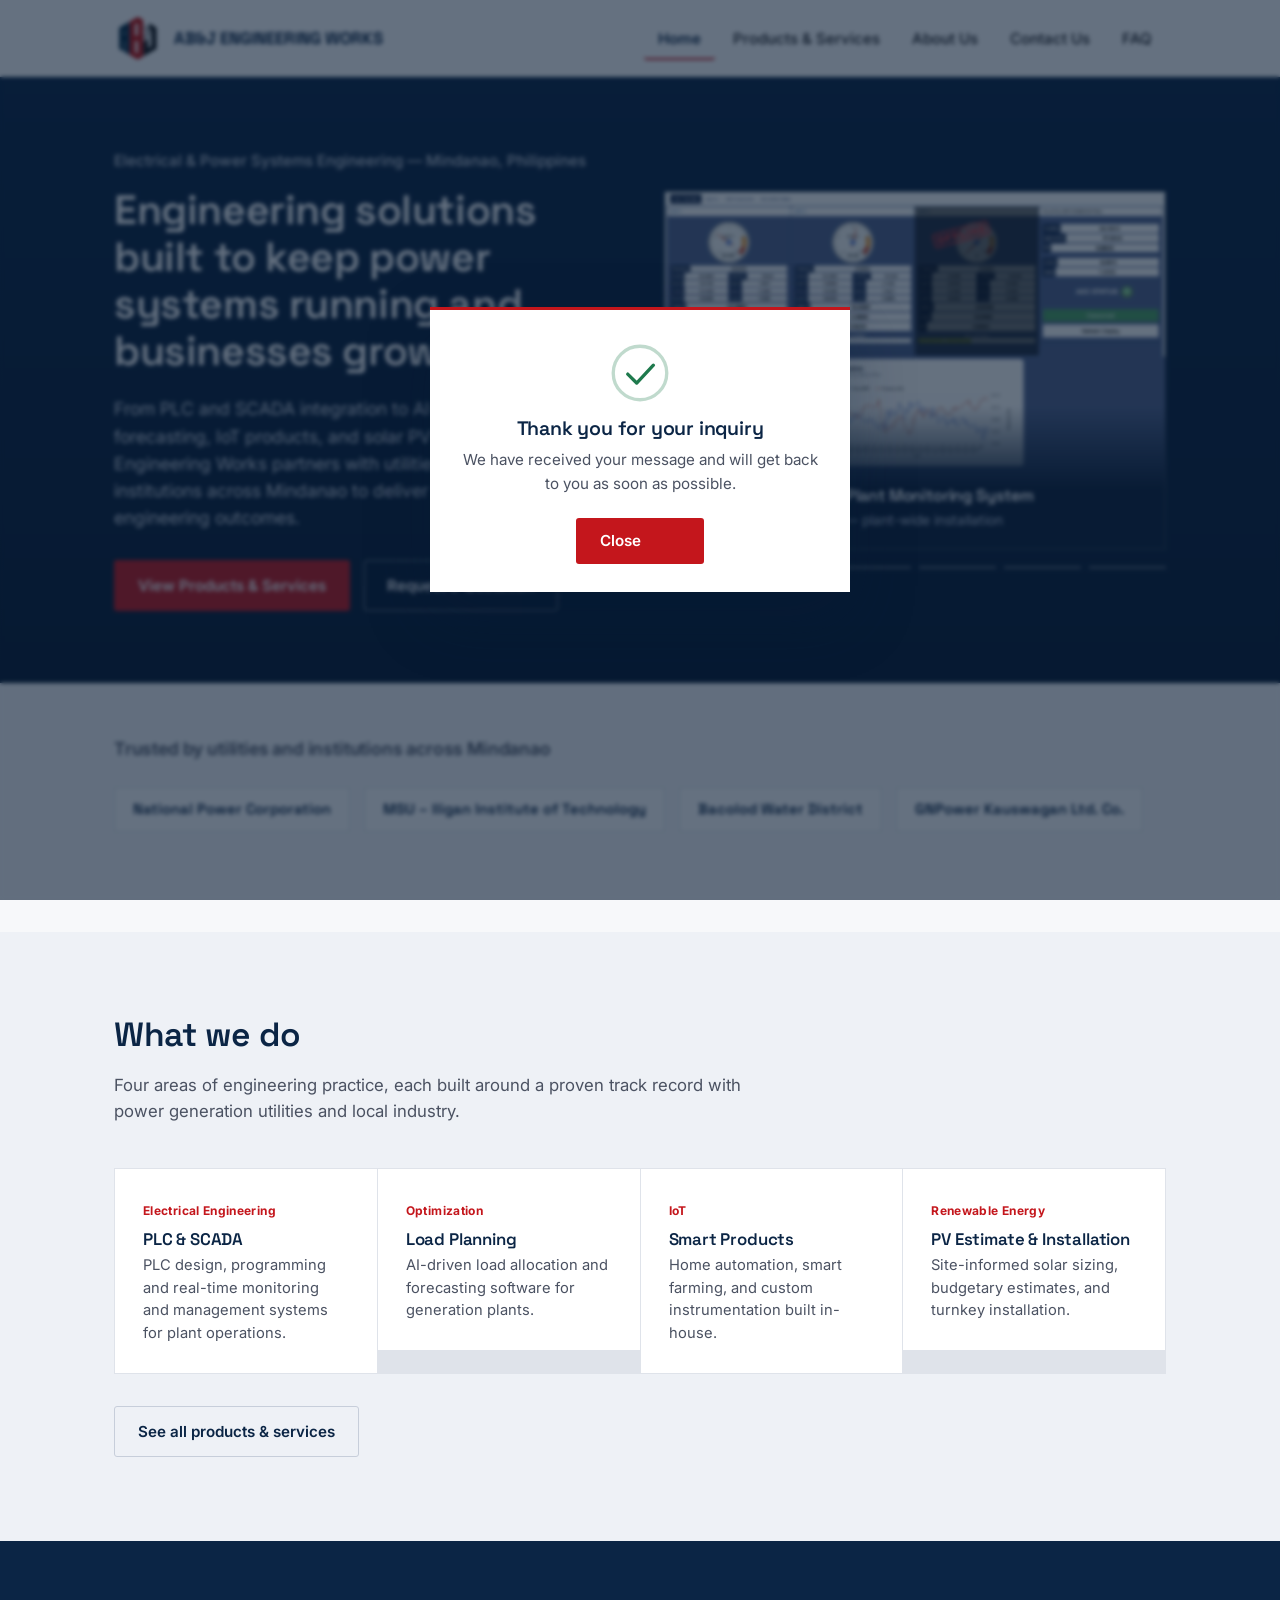
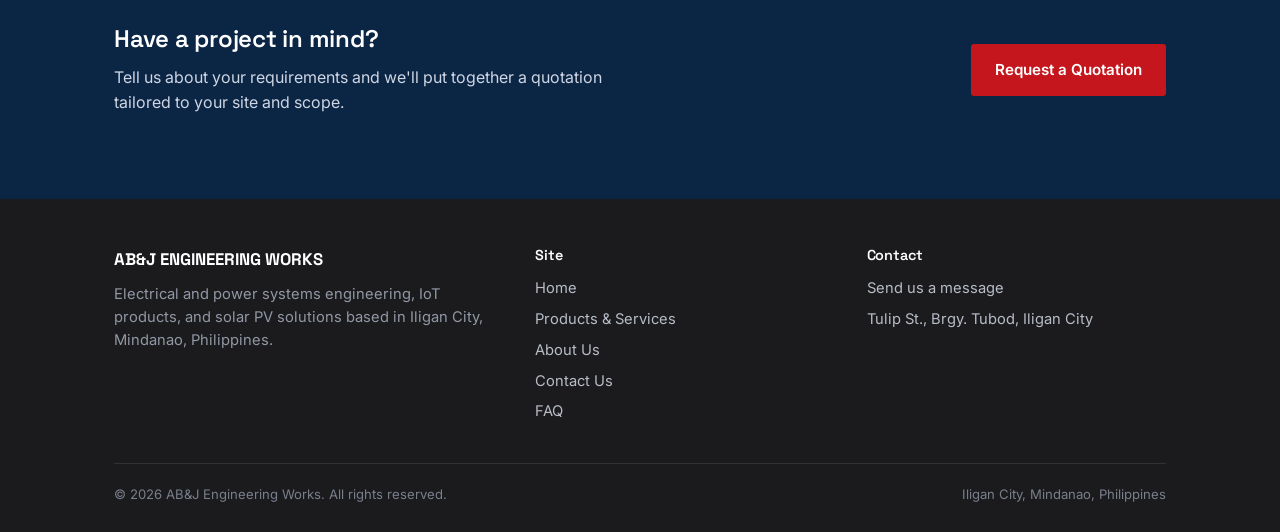
==== commit 71cdf7e7: "Confirm sent enquiries with a modal instead of leaving the page Success now opens a small centred di" ====
--- a/index.html
+++ b/index.html
@@ -696,5 +696,19 @@
 </footer>
 
 <script src="assets/script.js"></script>
+
+  <!-- Confirmation shown after the contact form sends successfully -->
+  <div class="modal" id="sent-modal" hidden>
+    <div class="modal-backdrop" data-close-modal></div>
+    <div class="modal-card" role="dialog" aria-modal="true" aria-labelledby="sent-modal-title" aria-describedby="sent-modal-text">
+      <div class="modal-mark" aria-hidden="true">
+        <svg viewBox="0 0 52 52"><circle cx="26" cy="26" r="24"/><path d="M15 27l8 8 15-16"/></svg>
+      </div>
+      <h3 id="sent-modal-title">Thank you for your inquiry</h3>
+      <p id="sent-modal-text">We have received your message and will get back to you as soon as possible.</p>
+      <button type="button" class="btn btn-primary" data-close-modal>Close</button>
+    </div>
+  </div>
+
 </body>
 </html>
--- a/assets/style.css
+++ b/assets/style.css
@@ -834,3 +834,77 @@
 @media (max-width: 760px){
   .warranty-grid{ grid-template-columns: 1fr; }
 }
+
+/* ---------------------------------------------------------
+   Confirmation modal (contact form)
+   --------------------------------------------------------- */
+.modal{
+  position: fixed;
+  inset: 0;
+  z-index: 200;
+  display: flex;
+  align-items: center;
+  justify-content: center;
+  padding: 24px;
+}
+
+.modal-backdrop{
+  position: absolute;
+  inset: 0;
+  background: rgba(7, 26, 51, 0.62);
+  backdrop-filter: blur(2px);
+  animation: modal-fade 200ms ease both;
+}
+
+.modal-card{
+  position: relative;
+  width: 100%;
+  max-width: 420px;
+  background: var(--white);
+  border-top: 3px solid var(--red);
+  padding: 34px 32px 28px;
+  text-align: center;
+  box-shadow: 0 24px 60px rgba(7, 26, 51, 0.28);
+  animation: modal-rise 240ms cubic-bezier(0.2, 0.8, 0.3, 1) both;
+}
+
+.modal-mark{
+  width: 58px; height: 58px;
+  margin: 0 auto 16px;
+}
+.modal-mark svg{
+  width: 100%; height: 100%;
+  fill: none;
+  stroke: #1f7a4d;
+  stroke-width: 3;
+  stroke-linecap: round;
+  stroke-linejoin: round;
+}
+.modal-mark circle{ opacity: 0.28; }
+
+.modal-card h3{
+  font-family: var(--font-head);
+  font-size: 1.22rem;
+  color: var(--navy);
+  margin: 0 0 8px;
+}
+.modal-card p{
+  color: #4b5262;
+  font-size: 0.95rem;
+  margin: 0 0 22px;
+}
+.modal-card .btn{ min-width: 128px; }
+
+@keyframes modal-fade{
+  from{ opacity: 0; }
+  to{ opacity: 1; }
+}
+@keyframes modal-rise{
+  from{ opacity: 0; transform: translateY(14px) scale(0.98); }
+  to{ opacity: 1; transform: none; }
+}
+
+@media (prefers-reduced-motion: reduce){
+  .modal-backdrop, .modal-card{ animation: none; }
+}
+
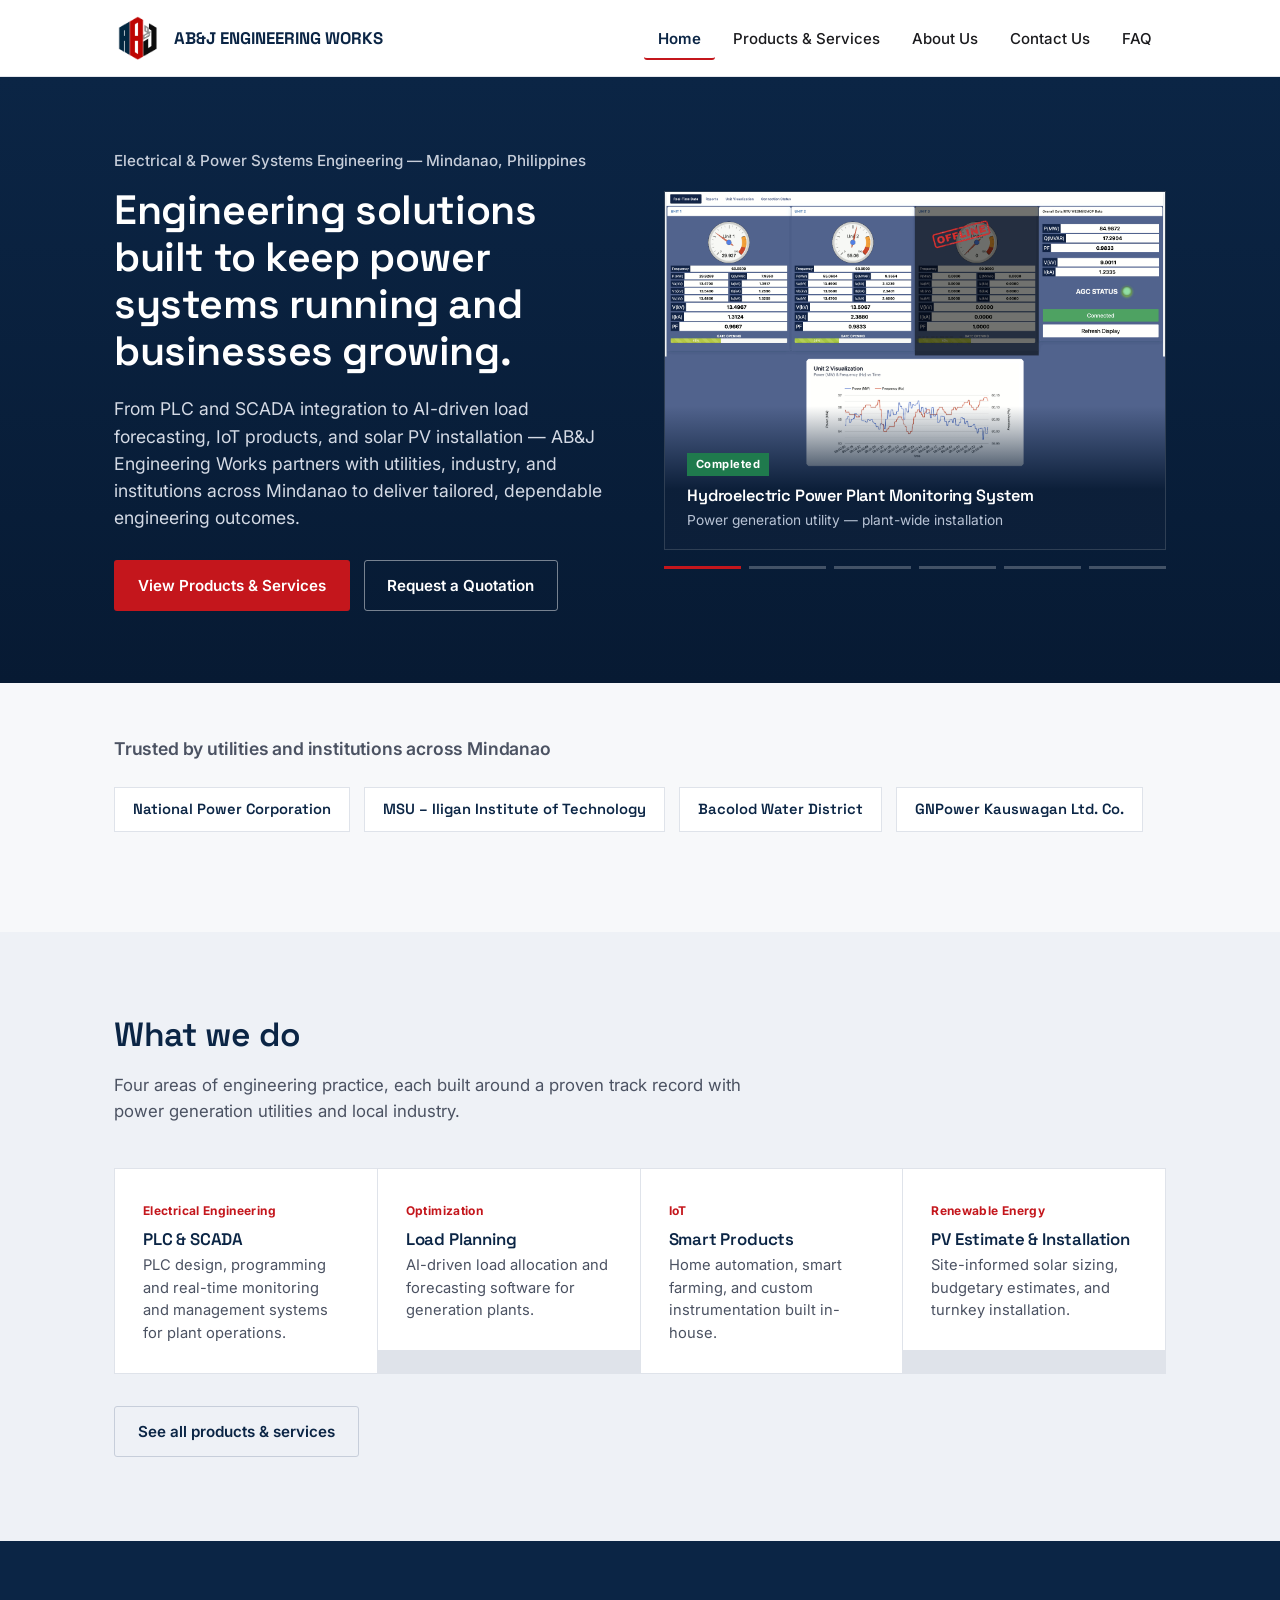
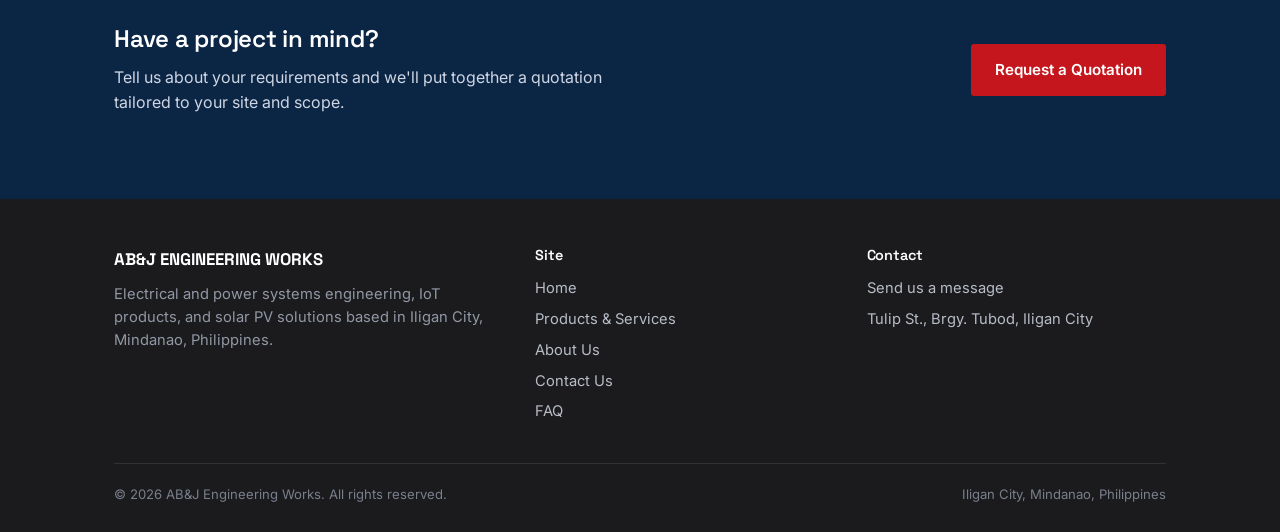
==== commit 59b03de1: "Use the product card on the GSM monitoring slide Replaces the illustration with the supplied artwork" ====
--- a/index.html
+++ b/index.html
@@ -118,43 +118,7 @@
             </div>
 
             <div class="slide" role="group" aria-roledescription="slide" aria-label="4 of 6: GSM-based power monitoring device">
-              <svg class="slide-art" viewBox="0 0 560 400" xmlns="http://www.w3.org/2000/svg" role="img" aria-label="Illustration of a GSM based power monitoring device transmitting data">
-                <rect width="560" height="400" fill="#0f2b4d"/>
-                <g stroke="#1e4270" stroke-width="1">
-                  <path d="M0 70h560M0 140h560M0 210h560M0 280h560M0 350h560"/>
-                </g>
-                <rect x="70" y="112" width="200" height="176" rx="4" fill="#16345e" stroke="#4a7ab0" stroke-width="2"/>
-                <rect x="92" y="136" width="156" height="64" rx="2" fill="#061627"/>
-                <text x="106" y="180" fill="#2ecc71" font-family="monospace" font-size="30">230.4V</text>
-                <g fill="#3f6ea8">
-                  <rect x="92" y="218" width="44" height="44" rx="2"/>
-                  <rect x="148" y="218" width="44" height="44" rx="2"/>
-                  <rect x="204" y="218" width="44" height="44" rx="2"/>
-                </g>
-                <circle cx="114" cy="240" r="8" fill="#c4161c"/>
-                <g stroke="#7e93b4" stroke-width="3" fill="none">
-                  <path d="M170 112V74"/>
-                </g>
-                <circle cx="170" cy="70" r="6" fill="#c4161c"/>
-                <g stroke="#c4161c" stroke-width="2.5" fill="none" opacity="0.85">
-                  <path d="M196 56a40 40 0 0 1 0 28"/>
-                  <path d="M216 44a66 66 0 0 1 0 52"/>
-                  <path d="M144 56a40 40 0 0 0 0 28"/>
-                  <path d="M124 44a66 66 0 0 0 0 52"/>
-                </g>
-                <rect x="350" y="150" width="140" height="100" rx="4" fill="#061627" stroke="#4a7ab0" stroke-width="2"/>
-                <g fill="#3f6ea8">
-                  <rect x="368" y="170" width="70" height="6"/>
-                  <rect x="368" y="186" width="46" height="6"/>
-                  <rect x="368" y="202" width="58" height="6"/>
-                </g>
-                <path d="M368 232l24-18 22 12 26-26" stroke="#c4161c" stroke-width="2.5" fill="none"/>
-                <path d="M420 262v34h-60" stroke="#4a7ab0" stroke-width="2" fill="none" stroke-dasharray="6 5"/>
-                <g fill="#7e93b4">
-                  <rect x="300" y="196" width="26" height="4"/>
-                  <rect x="300" y="208" width="26" height="4"/>
-                </g>
-              </svg>
+              <img class="slide-art" src="images/gsm-unit.jpg" alt="GSM-based power monitoring unit: a black enclosure with antenna, power switch and AB&amp;J label, shown with its power adapter, rated 0 to 440 V, 2 A maximum, with 10 hours of battery standby" width="1680" height="1200" loading="lazy" decoding="async">
               <div class="slide-caption">
                 <span class="status status-done">Completed</span>
                 <h3>GSM-based Power Monitoring Device</h3>
@@ -702,7 +666,8 @@
     <div class="modal-backdrop" data-close-modal></div>
     <div class="modal-card" role="dialog" aria-modal="true" aria-labelledby="sent-modal-title" aria-describedby="sent-modal-text">
       <div class="modal-mark" aria-hidden="true">
-        <svg viewBox="0 0 52 52"><circle cx="26" cy="26" r="24"/><path d="M15 27l8 8 15-16"/></svg>
+        <svg class="mark-ok" viewBox="0 0 52 52"><circle cx="26" cy="26" r="24"/><path d="M15 27l8 8 15-16"/></svg>
+        <svg class="mark-err" viewBox="0 0 52 52"><circle cx="26" cy="26" r="24"/><path d="M26 15v16"/><path d="M26 37.5v.5"/></svg>
       </div>
       <h3 id="sent-modal-title">Thank you for your inquiry</h3>
       <p id="sent-modal-text">We have received your message and will get back to you as soon as possible.</p>
--- a/assets/style.css
+++ b/assets/style.css
@@ -848,6 +848,10 @@
   padding: 24px;
 }
 
+/* display:flex above would otherwise beat the browser's [hidden] rule,
+   leaving the dialog on screen permanently. */
+.modal[hidden]{ display: none; }
+
 .modal-backdrop{
   position: absolute;
   inset: 0;
@@ -875,12 +879,19 @@
 .modal-mark svg{
   width: 100%; height: 100%;
   fill: none;
-  stroke: #1f7a4d;
   stroke-width: 3;
   stroke-linecap: round;
   stroke-linejoin: round;
 }
+.modal-mark .mark-ok{ stroke: #1f7a4d; }
+.modal-mark .mark-err{ stroke: var(--red); }
 .modal-mark circle{ opacity: 0.28; }
+
+/* one mark at a time: success by default, error when flagged */
+.modal-mark .mark-err{ display: none; }
+.modal.is-error .modal-mark .mark-ok{ display: none; }
+.modal.is-error .modal-mark .mark-err{ display: block; }
+.modal.is-error .modal-card{ border-top-color: var(--red); }
 
 .modal-card h3{
   font-family: var(--font-head);
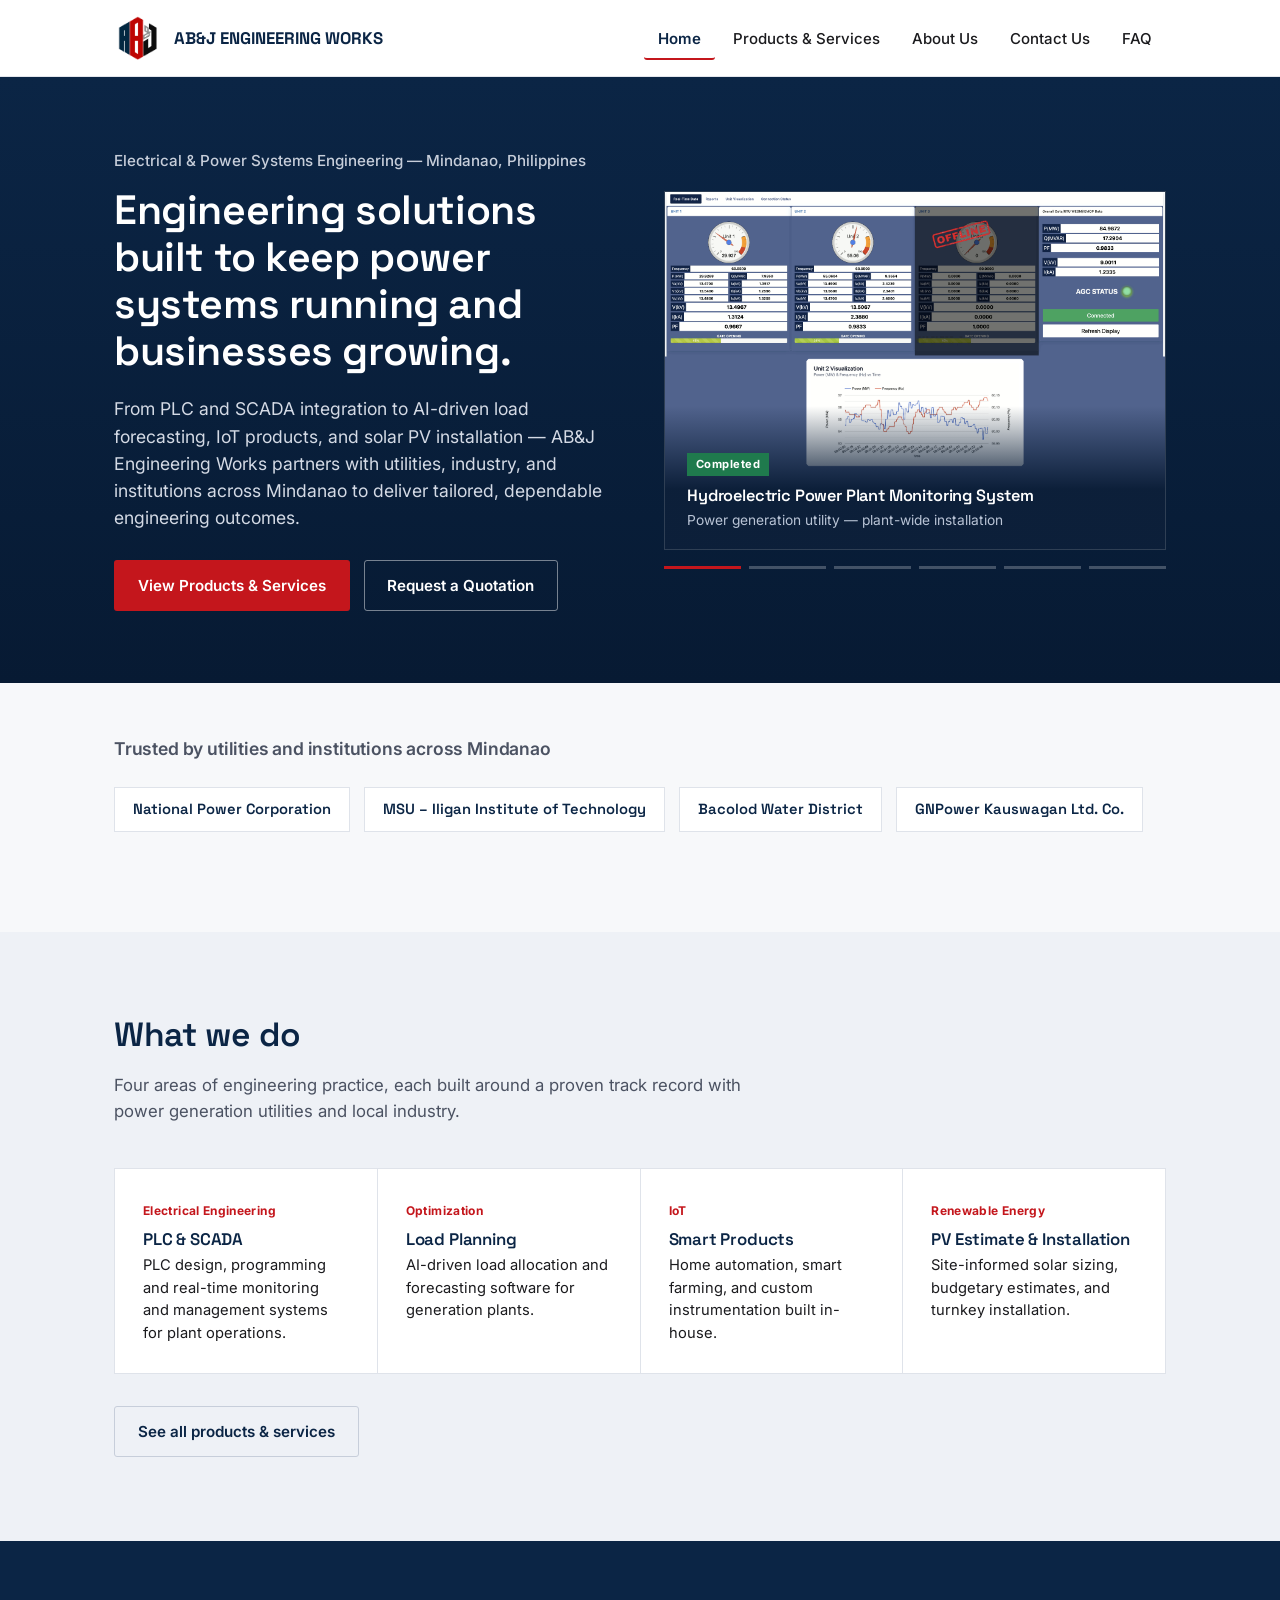
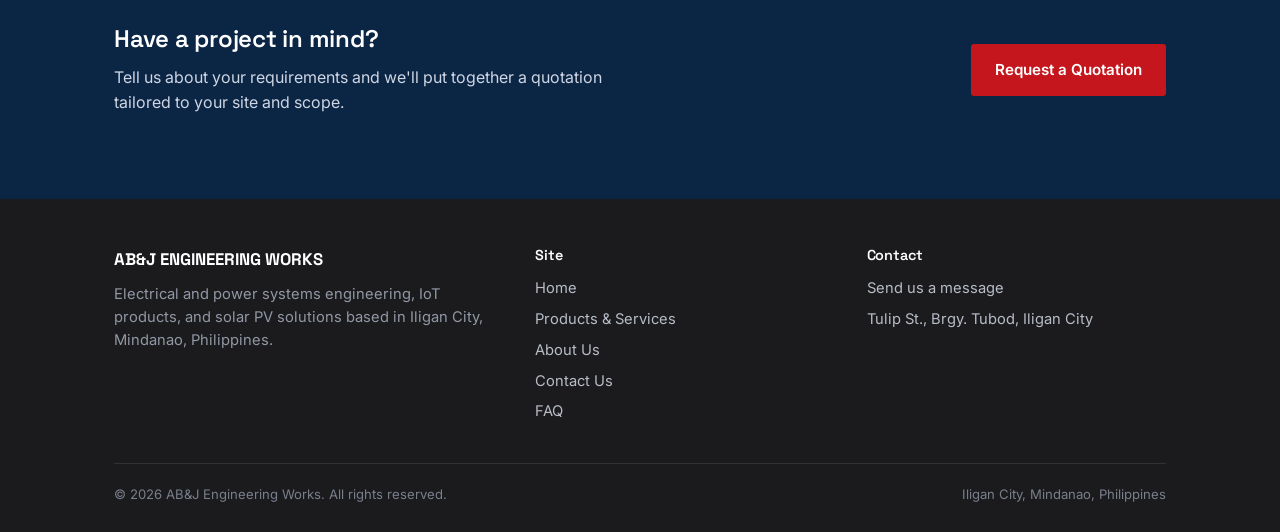
==== commit a29d60d8: "Fix responsive and cross-browser problems The four practice-area cards on the home page were laid ou" ====
--- a/index.html
+++ b/index.html
@@ -77,39 +77,7 @@
             </div>
 
             <div class="slide" role="group" aria-roledescription="slide" aria-label="3 of 6: Load forecasting and optimization software">
-              <svg class="slide-art" viewBox="0 0 560 400" xmlns="http://www.w3.org/2000/svg" role="img" aria-label="Illustration of a load forecasting and optimization dashboard">
-                <rect width="560" height="400" fill="#0b2545"/>
-                <rect x="0" y="0" width="560" height="46" fill="#071a33"/>
-                <g fill="#3f6ea8">
-                  <rect x="24" y="19" width="80" height="8"/>
-                  <rect x="118" y="19" width="46" height="8"/>
-                </g>
-                <circle cx="528" cy="23" r="6" fill="#c4161c"/>
-                <g stroke="#1b3a63" stroke-width="1">
-                  <path d="M56 100h460M56 160h460M56 220h460M56 280h460"/>
-                </g>
-                <path d="M56 78v262h460" stroke="#4a7ab0" stroke-width="2" fill="none"/>
-                <g fill="#1d4472">
-                  <rect x="86" y="230" width="30" height="110"/>
-                  <rect x="146" y="196" width="30" height="144"/>
-                  <rect x="206" y="212" width="30" height="128"/>
-                  <rect x="266" y="164" width="30" height="176"/>
-                  <rect x="326" y="186" width="30" height="154"/>
-                  <rect x="386" y="140" width="30" height="200"/>
-                  <rect x="446" y="176" width="30" height="164"/>
-                </g>
-                <path d="M101 244l60-30 60 16 60-46 60 22 60-38 60 32" stroke="#c4161c" stroke-width="3.5" fill="none" stroke-linejoin="round"/>
-                <g fill="#ffffff">
-                  <circle cx="101" cy="244" r="4.5"/>
-                  <circle cx="161" cy="214" r="4.5"/>
-                  <circle cx="221" cy="230" r="4.5"/>
-                  <circle cx="281" cy="184" r="4.5"/>
-                  <circle cx="341" cy="206" r="4.5"/>
-                  <circle cx="401" cy="168" r="4.5"/>
-                  <circle cx="461" cy="200" r="4.5"/>
-                </g>
-                <path d="M56 300q115-22 230-52t174-56" stroke="#5f8fc4" stroke-width="2" stroke-dasharray="7 6" fill="none"/>
-              </svg>
+              <img class="slide-art" src="images/forecasting-optimization.jpg" alt="Two charts comparing average operating cost by strategy against a fixed baseline and the market price signal, with peak windows shaded" width="1680" height="1200" loading="lazy" decoding="async">
               <div class="slide-caption">
                 <span class="status status-done">Completed</span>
                 <h3>Load Forecasting &amp; Optimization Software</h3>
@@ -175,7 +143,7 @@
           <h2>What we do</h2>
           <p>Four areas of engineering practice, each built around a proven track record with power generation utilities and local industry.</p>
         </div>
-        <div class="about-grid" style="grid-template-columns: repeat(4,1fr); gap:1px; background:#dfe3ea; border:1px solid #dfe3ea;">
+        <div class="capability-grid">
           <div class="project-card">
             <span class="tag">Electrical Engineering</span>
             <h4>PLC &amp; SCADA</h4>
--- a/assets/style.css
+++ b/assets/style.css
@@ -282,9 +282,16 @@
   overflow: hidden;
 }
 
+/* Browsers without aspect-ratio (Safari < 15, Chrome < 88) would give the
+   frame no height at all, hiding the showcase. Fall back to the padding
+   ratio box; the slides inside are absolutely positioned either way. */
+@supports not (aspect-ratio: 1 / 1){
+  .showcase-frame{ padding-top: 71.4286%; }
+}
+
 .slide{
   position: absolute;
-  inset: 0;
+  top: 0; right: 0; bottom: 0; left: 0;
   opacity: 0;
   visibility: hidden;
   transition: opacity 620ms ease;
@@ -371,6 +378,26 @@
 }
 .showcase-dots button[aria-selected="true"]{ background: var(--red); }
 .showcase-dots button:hover{ background: rgba(255,255,255,0.5); }
+
+/* On touch devices the 3px bar is far too small to hit, so the button
+   becomes a 28px target and the bar is drawn by a pseudo-element. */
+@media (hover: none){
+  .showcase-dots button{
+    height: 28px;
+    background: transparent;
+    position: relative;
+  }
+  .showcase-dots button::after{
+    content: "";
+    position: absolute;
+    left: 0; right: 0; top: 50%;
+    height: 3px;
+    margin-top: -1.5px;
+    background: rgba(255,255,255,0.24);
+  }
+  .showcase-dots button[aria-selected="true"]{ background: transparent; }
+  .showcase-dots button[aria-selected="true"]::after{ background: var(--red); }
+}
 .showcase-dots button[aria-selected="true"]:hover{ background: var(--red); }
 
 @media (max-width: 960px){
@@ -555,6 +582,23 @@
   align-items: start;
 }
 .about-grid p{ color: #4b5262; }
+
+/* Four practice areas on the home page. This was an inline
+   grid-template-columns, which beat every media query and forced four
+   columns onto phones. */
+.capability-grid{
+  display: grid;
+  grid-template-columns: repeat(4, 1fr);
+  gap: 1px;
+  background: #dfe3ea;
+  border: 1px solid #dfe3ea;
+}
+@media (max-width: 960px){
+  .capability-grid{ grid-template-columns: repeat(2, 1fr); }
+}
+@media (max-width: 560px){
+  .capability-grid{ grid-template-columns: 1fr; }
+}
 
 .why-panel{
   background: var(--navy);
@@ -840,7 +884,7 @@
    --------------------------------------------------------- */
 .modal{
   position: fixed;
-  inset: 0;
+  top: 0; right: 0; bottom: 0; left: 0;
   z-index: 200;
   display: flex;
   align-items: center;
@@ -854,8 +898,9 @@
 
 .modal-backdrop{
   position: absolute;
-  inset: 0;
+  top: 0; right: 0; bottom: 0; left: 0;
   background: rgba(7, 26, 51, 0.62);
+  -webkit-backdrop-filter: blur(2px);
   backdrop-filter: blur(2px);
   animation: modal-fade 200ms ease both;
 }
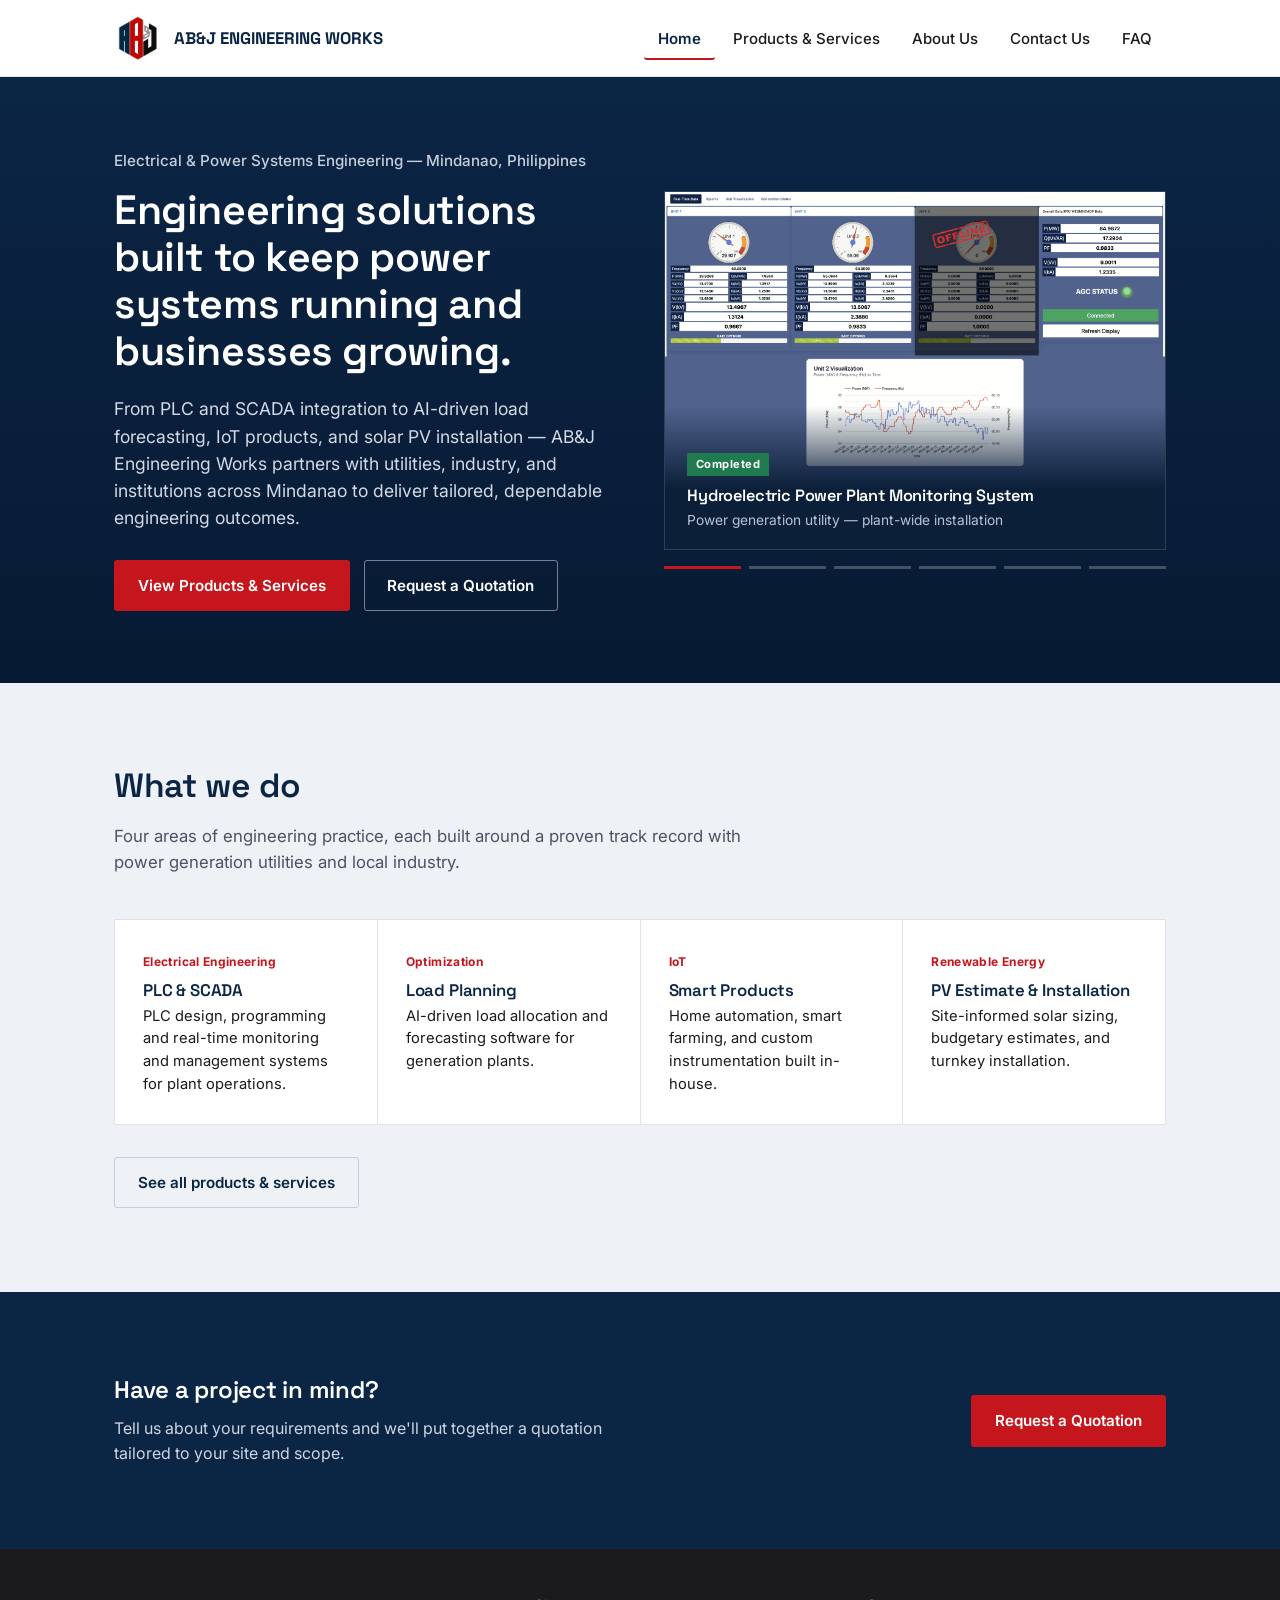
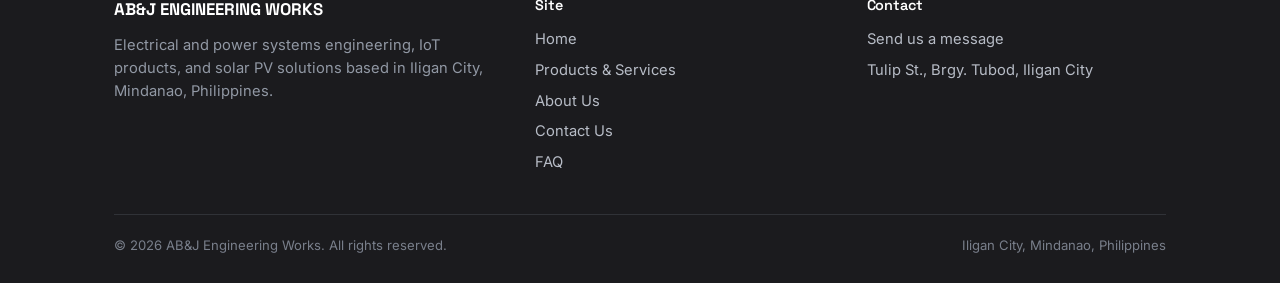
==== commit cfb70237: "Remove the client strip from the home page Takes out the "Trusted by utilities and institutions acro" ====
--- a/index.html
+++ b/index.html
@@ -123,20 +123,6 @@
       </div>
     </div>
 
-    <div class="section section-tight">
-      <div class="container">
-        <div class="section-head" style="margin-bottom:28px;">
-          <h2 style="font-size:1.1rem; color:#4b5262; font-family:var(--font-body); font-weight:600;">Trusted by utilities and institutions across Mindanao</h2>
-        </div>
-        <div class="client-row">
-          <span class="client-chip">National Power Corporation</span>
-          <span class="client-chip">MSU &ndash; Iligan Institute of Technology</span>
-          <span class="client-chip">Bacolod Water District</span>
-          <span class="client-chip">GNPower Kauswagan Ltd. Co.</span>
-        </div>
-      </div>
-    </div>
-
     <div class="section section-alt">
       <div class="container">
         <div class="section-head">
@@ -527,6 +513,7 @@
               <label for="company-website">Company website</label>
               <input type="text" id="company-website" name="company-website" tabindex="-1" autocomplete="off">
             </div>
+            <div id="captcha-slot"></div>
             <button type="submit" class="btn btn-primary btn-block">Send message</button>
             <p id="contact-status" role="status"></p>
             <p class="form-note">We reply to enquiries usually within one business day.</p>
--- a/assets/style.css
+++ b/assets/style.css
@@ -474,6 +474,12 @@
   overflow: hidden;
 }
 
+#captcha-slot:not(:empty){ margin: 16px 0; }
+
+/* the hCaptcha iframe has a fixed 303px width; let it shrink rather than
+   push the form sideways on small phones */
+#captcha-slot iframe{ max-width: 100%; }
+
 #contact-status.status-error{ color: var(--red); }
 #contact-status.status-ok{ color: #1f7a4d; }
 
@@ -517,24 +523,8 @@
 }
 
 /* ---------------------------------------------------------
-   Trust / projects band
-   --------------------------------------------------------- */
-.client-row{
-  display: flex;
-  flex-wrap: wrap;
-  gap: 14px;
-  margin-bottom: 44px;
-}
-.client-chip{
-  border: 1px solid #dfe3ea;
-  background: var(--white);
-  padding: 10px 18px;
-  font-family: var(--font-head);
-  font-weight: 600;
-  font-size: 0.92rem;
-  color: var(--navy);
-}
-
+   Projects band
+   --------------------------------------------------------- */
 .project-grid{
   display: grid;
   grid-template-columns: repeat(2, 1fr);
